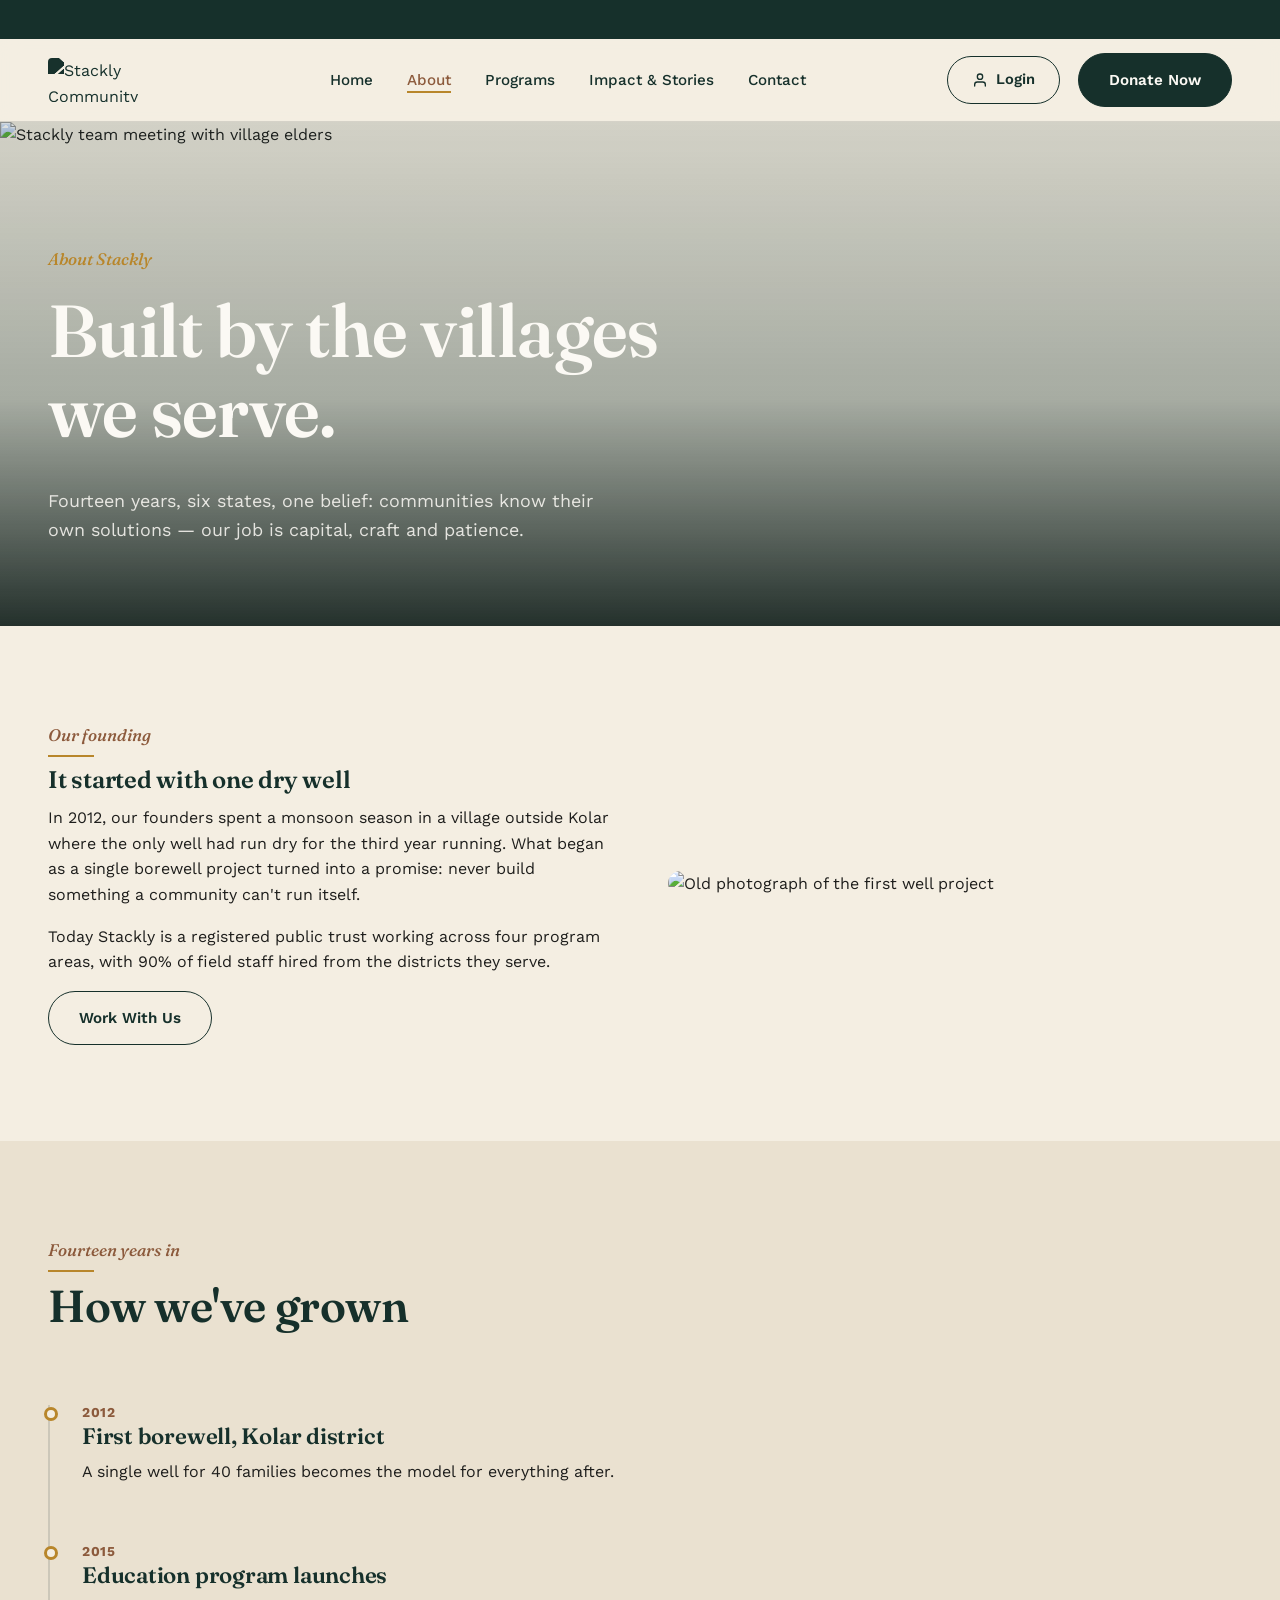
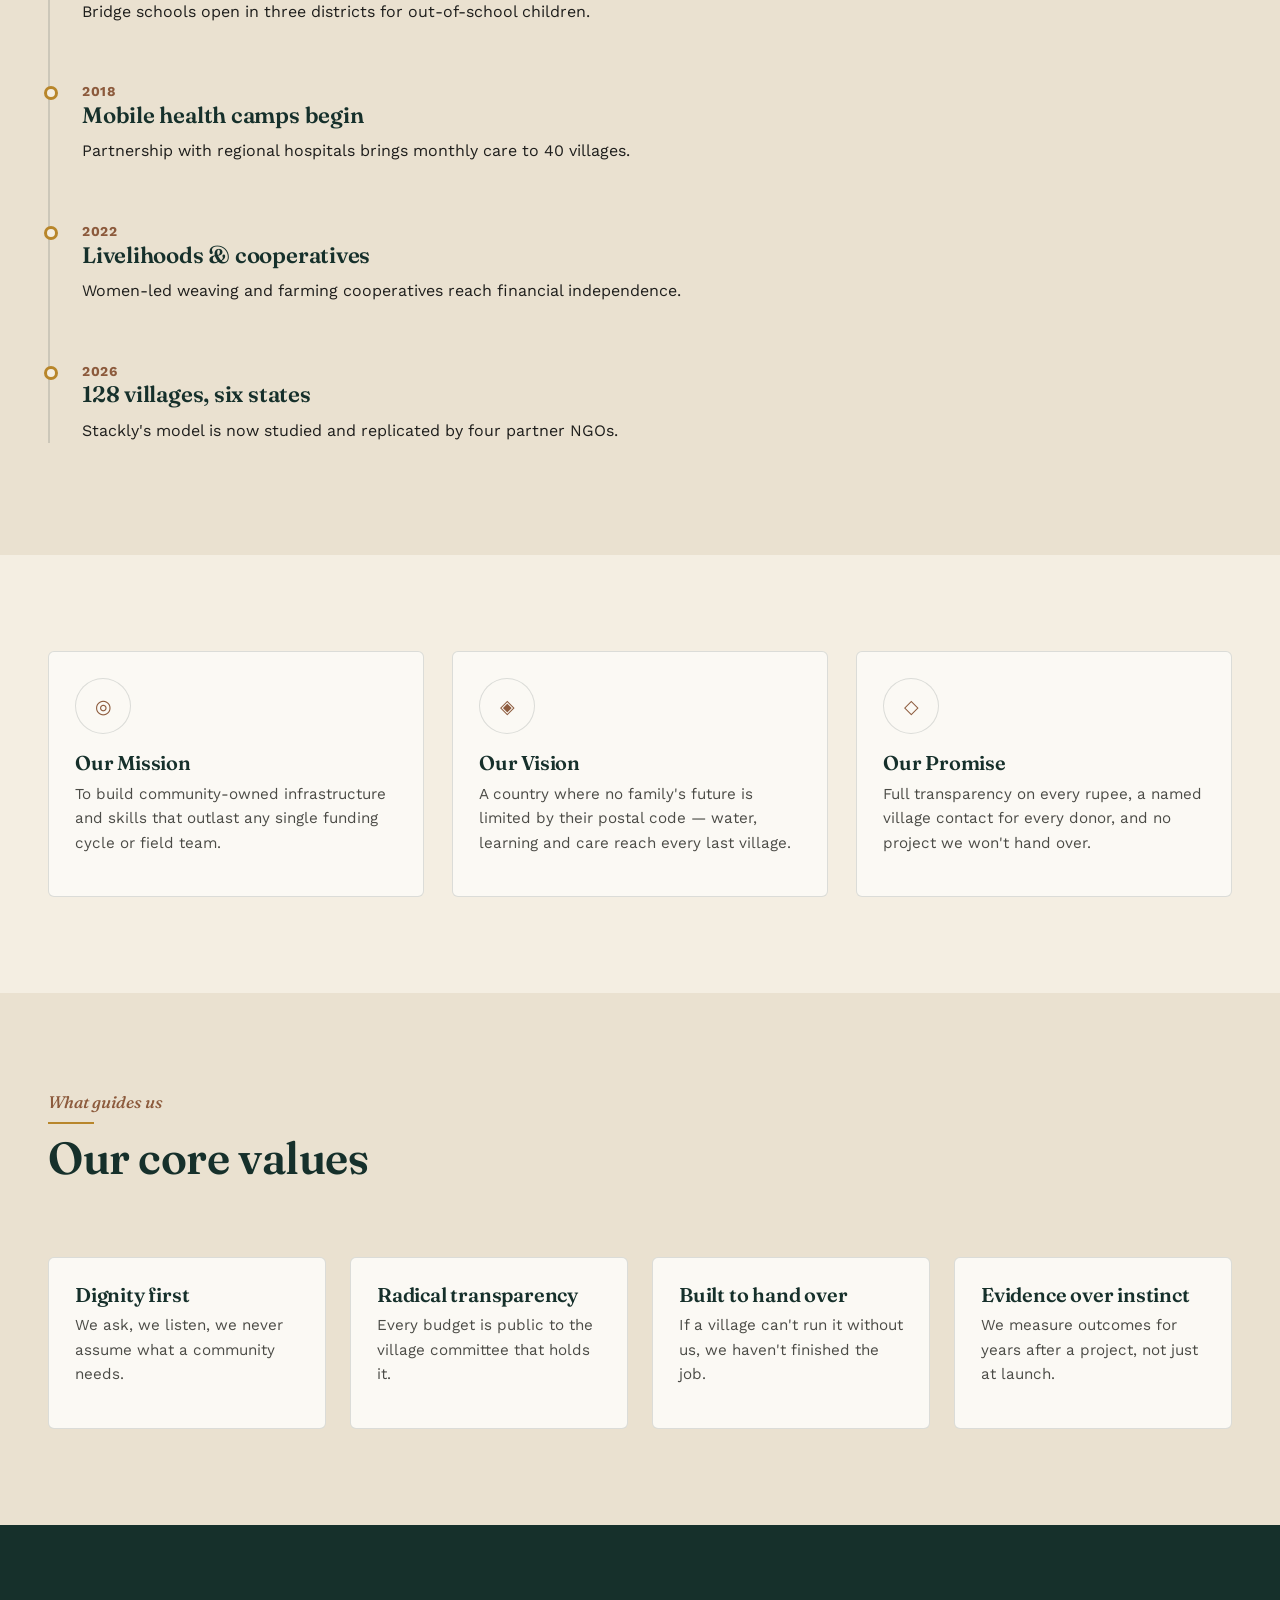
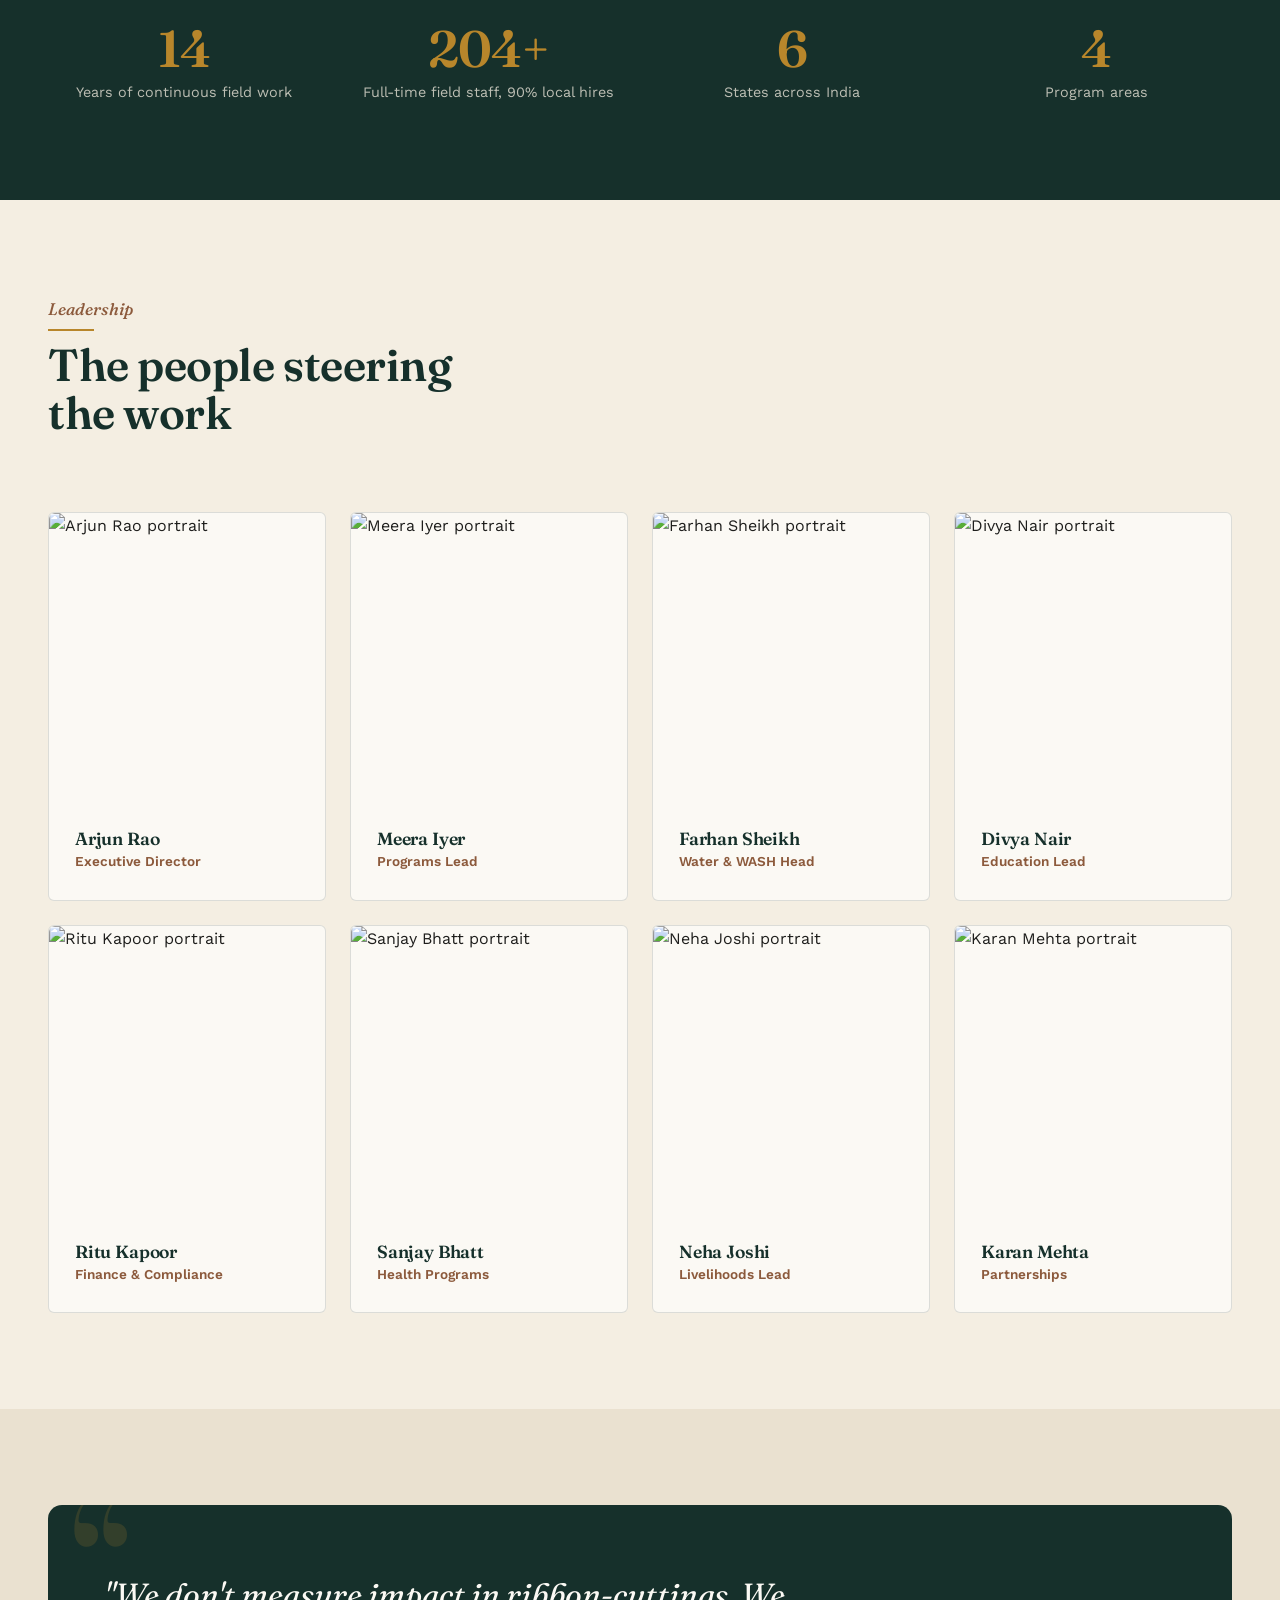
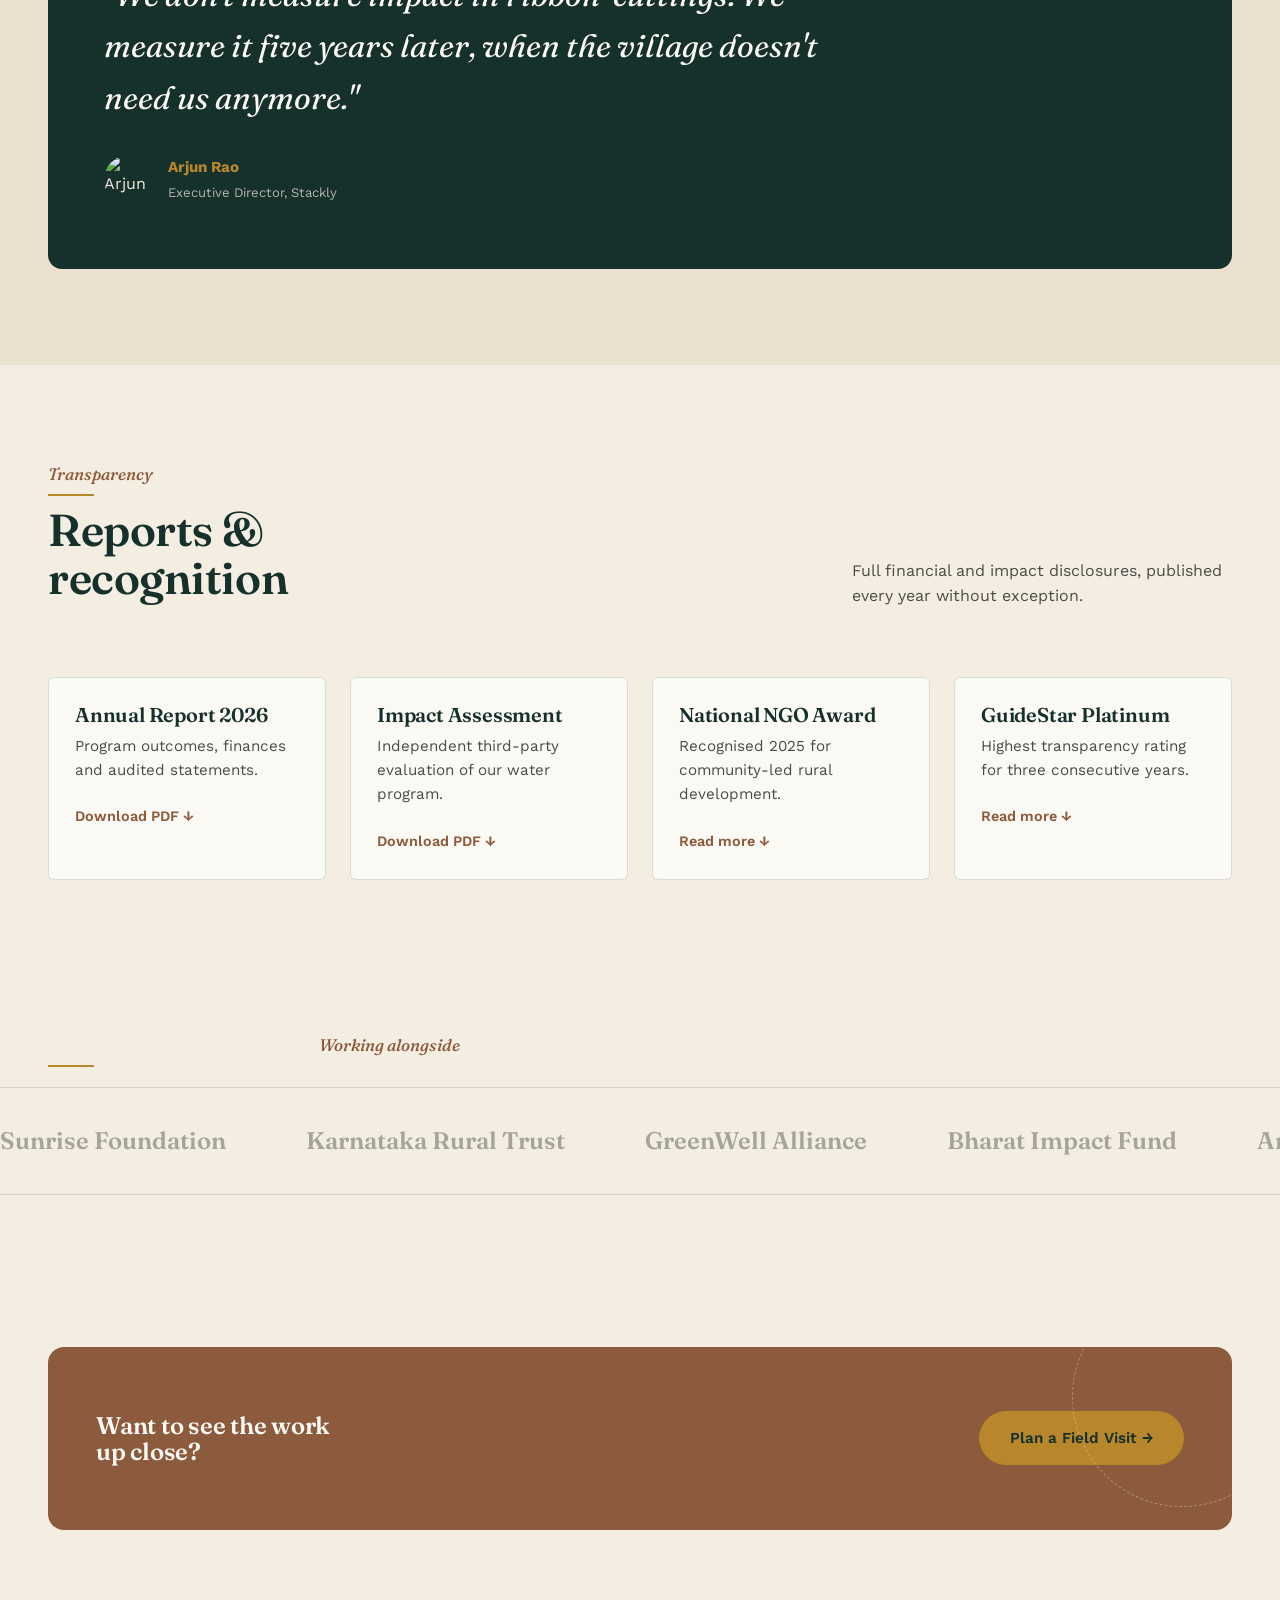
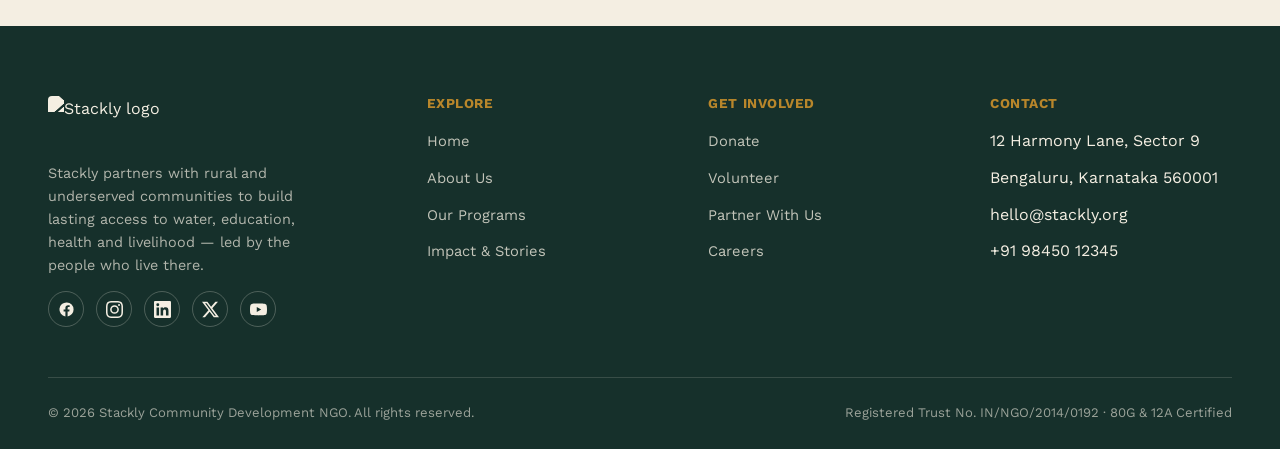
==== about.html @ 521cd925 "initial commit" ====
<!DOCTYPE html>
<html lang="en">
<head>
<meta charset="UTF-8">
<meta name="viewport" content="width=device-width, initial-scale=1">
<title>About Us — Stackly Community Development NGO</title>
<meta name="description" content="Fourteen years of community-led development across water, education, health and livelihoods. Meet the people and story behind Stackly.">
<link rel="icon" href="https://wsrv.nl/?url=https://snabsolutions.in/wp-content/uploads/2026/02/stackly-snab-solutions.png&w=64&h=64&output=webp&q=80&fit=cover">
<link rel="stylesheet" href="style.css">
</head>
<body>

  <div class="accent-dot"></div>
  <div class="ann-bar">
    <div class="marquee">
      <span>🌱 2,400+ families reached this year</span>
      <span>💧 18 clean water points installed</span>
      <span>📚 6 community learning centres open</span>
      <span>🤝 Volunteer applications open for 2027</span>
      <span>🌱 2,400+ families reached this year</span>
      <span>💧 18 clean water points installed</span>
      <span>📚 6 community learning centres open</span>
      <span>🤝 Volunteer applications open for 2027</span>
    </div>
  </div>
  <header class="site">
    <nav class="nav">
      <a href="index.html" class="brand">
        <img src="https://wsrv.nl/?url=https://snabsolutions.in/wp-content/uploads/2026/02/stackly-snab-solutions.png&w=280&output=webp&q=85&fit=cover" alt="Stackly Community Development NGO logo" width="140" height="44">
      </a>
      <ul class="navlinks">
        <li><a href="index.html">Home</a></li>
        <li><a href="about.html">About</a></li>
        <li><a href="programs.html">Programs</a></li>
        <li><a href="gallery.html">Impact &amp; Stories</a></li>
        <li><a href="contact.html">Contact</a></li>
        <li class="nav-mobile-only nav-actions"><a href="login.html" class="m-login">Login</a><a href="contact.html#donate" class="m-donate">Donate</a></li>
       
      </ul>
      <div class="nav-cta">
        <a href="login.html" class="btn outline login-btn"><span><svg viewBox="0 0 24 24" width="16" height="16" fill="none" stroke="currentColor" stroke-width="2" stroke-linecap="round" stroke-linejoin="round" aria-hidden="true"><path d="M20 21v-2a4 4 0 0 0-4-4H8a4 4 0 0 0-4 4v2"/><circle cx="12" cy="7" r="4"/></svg>Login</span></a>
        <a href="contact.html#donate" class="btn"><span>Donate Now</span></a>
        <button class="burger" aria-label="Menu"><span></span><span></span><span></span></button>
      </div>
    </nav>
  </header>

<main>

  <!-- 1. HERO -->
  <section class="hero short" style="padding:0;">
    <img class="hero-img" src="https://wsrv.nl/?url=https://picsum.photos/seed/stackly-about-hero/1280/711&output=webp&q=45&fit=cover" alt="Stackly team meeting with village elders">
    <div class="hero-scrim"></div>
    <div class="hero-content">
      <span class="eyebrow">About Stackly</span>
      <h1>Built by the villages we serve.</h1>
      <p>Fourteen years, six states, one belief: communities know their own solutions — our job is capital, craft and patience.</p>
    </div>
  </section>

  <!-- 2. INTRO SPLIT -->
  <section>
    <div class="wrap split reveal">
      <div>
        <span class="eyebrow">Our founding</span>
        <h2>It started with one dry well</h2>
        <p>In 2012, our founders spent a monsoon season in a village outside Kolar where the only well had run dry for the third year running. What began as a single borewell project turned into a promise: never build something a community can't run itself.</p>
        <p>Today Stackly is a registered public trust working across four program areas, with 90% of field staff hired from the districts they serve.</p>
        <a href="contact.html" class="btn outline"><span>Work With Us</span></a>
      </div>
      <div class="float-frame">
        <img src="https://wsrv.nl/?url=https://picsum.photos/seed/stackly-about-founding/720/880&output=webp&q=55&fit=cover" alt="Old photograph of the first well project" loading="lazy">
      </div>
    </div>
  </section>

  <!-- 3. TIMELINE -->
  <section style="background:var(--sand-dim);">
    <div class="wrap">
      <div class="sec-head reveal"><div><span class="eyebrow">Fourteen years in</span><h2>How we've grown</h2></div></div>
      <div class="timeline reveal">
        <div class="tl-item"><h4>2012</h4><h3>First borewell, Kolar district</h3><p>A single well for 40 families becomes the model for everything after.</p></div>
        <div class="tl-item"><h4>2015</h4><h3>Education program launches</h3><p>Bridge schools open in three districts for out-of-school children.</p></div>
        <div class="tl-item"><h4>2018</h4><h3>Mobile health camps begin</h3><p>Partnership with regional hospitals brings monthly care to 40 villages.</p></div>
        <div class="tl-item"><h4>2022</h4><h3>Livelihoods &amp; cooperatives</h3><p>Women-led weaving and farming cooperatives reach financial independence.</p></div>
        <div class="tl-item"><h4>2026</h4><h3>128 villages, six states</h3><p>Stackly's model is now studied and replicated by four partner NGOs.</p></div>
      </div>
    </div>
  </section>

  <!-- 4. MISSION & VISION -->
  <section>
    <div class="wrap grid-3">
      <div class="card reveal">
        <div class="cbody">
          <div class="num-badge">◎</div>
          <h3>Our Mission</h3>
          <p>To build community-owned infrastructure and skills that outlast any single funding cycle or field team.</p>
        </div>
      </div>
      <div class="card reveal">
        <div class="cbody">
          <div class="num-badge">◈</div>
          <h3>Our Vision</h3>
          <p>A country where no family's future is limited by their postal code — water, learning and care reach every last village.</p>
        </div>
      </div>
      <div class="card reveal">
        <div class="cbody">
          <div class="num-badge">◇</div>
          <h3>Our Promise</h3>
          <p>Full transparency on every rupee, a named village contact for every donor, and no project we won't hand over.</p>
        </div>
      </div>
    </div>
  </section>

  <!-- 5. VALUES -->
  <section style="background:var(--sand-dim);">
    <div class="wrap">
      <div class="sec-head reveal"><div><span class="eyebrow">What guides us</span><h2>Our core values</h2></div></div>
      <div class="grid-4">
        <div class="card reveal"><div class="cbody"><h3>Dignity first</h3><p>We ask, we listen, we never assume what a community needs.</p></div></div>
        <div class="card reveal"><div class="cbody"><h3>Radical transparency</h3><p>Every budget is public to the village committee that holds it.</p></div></div>
        <div class="card reveal"><div class="cbody"><h3>Built to hand over</h3><p>If a village can't run it without us, we haven't finished the job.</p></div></div>
        <div class="card reveal"><div class="cbody"><h3>Evidence over instinct</h3><p>We measure outcomes for years after a project, not just at launch.</p></div></div>
      </div>
    </div>
  </section>

  <!-- 6. STATS STRIP -->
  <section class="stats-strip">
    <div class="wrap">
      <div class="stats-grid reveal-stagger">
        <div class="stat"><h3><span data-count="14">0</span></h3><p>Years of continuous field work</p></div>
        <div class="stat"><h3><span data-count="210">0</span>+</h3><p>Full-time field staff, 90% local hires</p></div>
        <div class="stat"><h3><span data-count="6">0</span></h3><p>States across India</p></div>
        <div class="stat"><h3><span data-count="4">0</span></h3><p>Program areas</p></div>
      </div>
    </div>
  </section>

  <!-- 7. LEADERSHIP TEAM -->
  <section>
    <div class="wrap">
      <div class="sec-head reveal"><div><span class="eyebrow">Leadership</span><h2>The people steering the work</h2></div></div>
      <div class="grid-4">
        <div class="card team-card reveal"><div class="cimg"><img src="https://wsrv.nl/?url=https://picsum.photos/seed/stackly-team1/500/500&output=webp&q=55&fit=cover" alt="Arjun Rao portrait" loading="lazy"></div><div class="cbody"><h3>Arjun Rao</h3><span>Executive Director</span></div></div>
        <div class="card team-card reveal"><div class="cimg"><img src="https://wsrv.nl/?url=https://picsum.photos/seed/stackly-team2/500/500&output=webp&q=55&fit=cover" alt="Meera Iyer portrait" loading="lazy"></div><div class="cbody"><h3>Meera Iyer</h3><span>Programs Lead</span></div></div>
        <div class="card team-card reveal"><div class="cimg"><img src="https://wsrv.nl/?url=https://picsum.photos/seed/stackly-team3/500/500&output=webp&q=55&fit=cover" alt="Farhan Sheikh portrait" loading="lazy"></div><div class="cbody"><h3>Farhan Sheikh</h3><span>Water &amp; WASH Head</span></div></div>
        <div class="card team-card reveal"><div class="cimg"><img src="https://wsrv.nl/?url=https://picsum.photos/seed/stackly-team4/500/500&output=webp&q=55&fit=cover" alt="Divya Nair portrait" loading="lazy"></div><div class="cbody"><h3>Divya Nair</h3><span>Education Lead</span></div></div>
        <div class="card team-card reveal"><div class="cimg"><img src="https://wsrv.nl/?url=https://picsum.photos/seed/stackly-team5/500/500&output=webp&q=55&fit=cover" alt="Ritu Kapoor portrait" loading="lazy"></div><div class="cbody"><h3>Ritu Kapoor</h3><span>Finance &amp; Compliance</span></div></div>
        <div class="card team-card reveal"><div class="cimg"><img src="https://wsrv.nl/?url=https://picsum.photos/seed/stackly-team6/500/500&output=webp&q=55&fit=cover" alt="Sanjay Bhatt portrait" loading="lazy"></div><div class="cbody"><h3>Sanjay Bhatt</h3><span>Health Programs</span></div></div>
        <div class="card team-card reveal"><div class="cimg"><img src="https://wsrv.nl/?url=https://picsum.photos/seed/stackly-team7/500/500&output=webp&q=55&fit=cover" alt="Neha Joshi portrait" loading="lazy"></div><div class="cbody"><h3>Neha Joshi</h3><span>Livelihoods Lead</span></div></div>
        <div class="card team-card reveal"><div class="cimg"><img src="https://wsrv.nl/?url=https://picsum.photos/seed/stackly-team8/500/500&output=webp&q=55&fit=cover" alt="Karan Mehta portrait" loading="lazy"></div><div class="cbody"><h3>Karan Mehta</h3><span>Partnerships</span></div></div>
      </div>
    </div>
  </section>

  <!-- 8. QUOTE -->
  <section style="background:var(--sand-dim);">
    <div class="wrap reveal">
      <div class="quote-block">
        <p class="quote">"We don't measure impact in ribbon-cuttings. We measure it five years later, when the village doesn't need us anymore."</p>
        <div class="quote-who">
          <img src="https://wsrv.nl/?url=https://picsum.photos/seed/stackly-arjun/120/120&output=webp&q=55&fit=cover" alt="Arjun Rao">
          <div><b>Arjun Rao</b><span>Executive Director, Stackly</span></div>
        </div>
      </div>
    </div>
  </section>

  <!-- 9. REPORTS / DOCUMENTS -->
  <section>
    <div class="wrap">
      <div class="sec-head reveal"><div><span class="eyebrow">Transparency</span><h2>Reports &amp; recognition</h2></div><p class="desc">Full financial and impact disclosures, published every year without exception.</p></div>
      <div class="grid-4">
        <div class="card reveal"><div class="cbody"><h3>Annual Report 2026</h3><p>Program outcomes, finances and audited statements.</p><a href="#" class="clink">Download PDF ↓</a></div></div>
        <div class="card reveal"><div class="cbody"><h3>Impact Assessment</h3><p>Independent third-party evaluation of our water program.</p><a href="#" class="clink">Download PDF ↓</a></div></div>
        <div class="card reveal"><div class="cbody"><h3>National NGO Award</h3><p>Recognised 2025 for community-led rural development.</p><a href="#" class="clink">Read more ↓</a></div></div>
        <div class="card reveal"><div class="cbody"><h3>GuideStar Platinum</h3><p>Highest transparency rating for three consecutive years.</p><a href="#" class="clink">Read more ↓</a></div></div>
      </div>
    </div>
  </section>

  <!-- 10. PARTNERS MARQUEE -->
  <section style="padding:56px 0;">
    <div class="wrap reveal"><p class="eyebrow" style="display:block;text-align:center;margin-bottom:20px;">Working alongside</p></div>
    <div class="partner-marquee">
      <div class="partner-track">
        <span>Sunrise Foundation</span><span>Karnataka Rural Trust</span><span>GreenWell Alliance</span><span>Bharat Impact Fund</span><span>Amara Health Network</span><span>Vidya Bridge</span>
        <span>Sunrise Foundation</span><span>Karnataka Rural Trust</span><span>GreenWell Alliance</span><span>Bharat Impact Fund</span><span>Amara Health Network</span><span>Vidya Bridge</span>
      </div>
    </div>
  </section>

  <!-- 11. CTA -->
  <section>
    <div class="wrap reveal">
      <div class="cta-banner">
        <h2>Want to see the work up close?</h2>
        <a href="contact.html" class="btn"><span>Plan a Field Visit →</span></a>
      </div>
    </div>
  </section>

</main>

  <footer class="site">
    <div class="wrap">
      <div class="foot-grid">
        <div class="foot-brand">
          <img src="https://wsrv.nl/?url=https://snabsolutions.in/wp-content/uploads/2026/02/stackly-snab-solutions.png&w=280&output=webp&q=85&fit=cover" alt="Stackly logo" width="140" height="42">
          <p>Stackly partners with rural and underserved communities to build lasting access to water, education, health and livelihood — led by the people who live there.</p>
          <div class="social">
            <a href="https://www.facebook.com/" target="_blank" rel="noopener noreferrer" aria-label="Facebook"><svg viewBox="0 0 24 24" width="17" height="17" fill="currentColor" aria-hidden="true"><path d="M22 12a10 10 0 1 0-11.56 9.88v-6.99H7.9V12h2.54V9.8c0-2.5 1.49-3.89 3.78-3.89 1.09 0 2.24.2 2.24.2v2.46h-1.26c-1.24 0-1.63.77-1.63 1.56V12h2.78l-.44 2.89h-2.34v6.99A10 10 0 0 0 22 12z"/></svg></a>
            <a href="https://www.instagram.com/" target="_blank" rel="noopener noreferrer" aria-label="Instagram"><svg viewBox="0 0 24 24" width="17" height="17" fill="currentColor" aria-hidden="true"><path d="M12 2.16c3.2 0 3.58.01 4.85.07 3.25.15 4.77 1.69 4.92 4.92.06 1.27.07 1.65.07 4.85s-.01 3.58-.07 4.85c-.15 3.23-1.66 4.77-4.92 4.92-1.27.06-1.64.07-4.85.07s-3.58-.01-4.85-.07c-3.26-.15-4.77-1.7-4.92-4.92C2.17 15.58 2.16 15.2 2.16 12s.01-3.58.07-4.85C2.38 3.92 3.9 2.38 7.15 2.23 8.42 2.17 8.8 2.16 12 2.16zM12 0C8.74 0 8.33.01 7.05.07 2.7.27.27 2.69.07 7.05.01 8.33 0 8.74 0 12s.01 3.67.07 4.95c.2 4.36 2.62 6.78 6.98 6.98C8.33 23.99 8.74 24 12 24s3.67-.01 4.95-.07c4.35-.2 6.78-2.62 6.98-6.98.06-1.28.07-1.69.07-4.95s-.01-3.67-.07-4.95C23.73 2.7 21.31.27 16.95.07 15.67.01 15.26 0 12 0zm0 5.84a6.16 6.16 0 1 0 0 12.32 6.16 6.16 0 0 0 0-12.32zM12 16a4 4 0 1 1 0-8 4 4 0 0 1 0 8zm6.4-11.85a1.44 1.44 0 1 0 0 2.88 1.44 1.44 0 0 0 0-2.88z"/></svg></a>
            <a href="https://www.linkedin.com/" target="_blank" rel="noopener noreferrer" aria-label="LinkedIn"><svg viewBox="0 0 24 24" width="17" height="17" fill="currentColor" aria-hidden="true"><path d="M20.45 20.45h-3.56v-5.57c0-1.33-.03-3.04-1.85-3.04-1.85 0-2.14 1.45-2.14 2.94v5.67H9.35V9h3.41v1.56h.05c.48-.9 1.64-1.85 3.37-1.85 3.6 0 4.27 2.37 4.27 5.46v6.28zM5.34 7.43a2.06 2.06 0 1 1 0-4.13 2.06 2.06 0 0 1 0 4.13zM7.12 20.45H3.56V9h3.56v11.45zM22.22 0H1.77C.79 0 0 .77 0 1.73v20.54C0 23.23.79 24 1.77 24h20.45c.98 0 1.78-.77 1.78-1.73V1.73C24 .77 23.2 0 22.22 0z"/></svg></a>
            <a href="https://x.com/" target="_blank" rel="noopener noreferrer" aria-label="X (Twitter)"><svg viewBox="0 0 24 24" width="17" height="17" fill="currentColor" aria-hidden="true"><path d="M18.9 1.15h3.68l-8.04 9.19L24 22.85h-7.4l-5.8-7.58-6.63 7.58H.49l8.6-9.83L0 1.15h7.59l5.24 6.93 6.07-6.93zm-1.29 19.5h2.04L6.48 3.24H4.3l13.31 17.41z"/></svg></a>
            <a href="https://www.youtube.com/" target="_blank" rel="noopener noreferrer" aria-label="YouTube"><svg viewBox="0 0 24 24" width="17" height="17" fill="currentColor" aria-hidden="true"><path d="M23.5 6.2a3 3 0 0 0-2.1-2.12C19.5 3.55 12 3.55 12 3.55s-7.5 0-9.4.53A3 3 0 0 0 .5 6.2C0 8.1 0 12 0 12s0 3.9.5 5.8a3 3 0 0 0 2.1 2.12c1.9.53 9.4.53 9.4.53s7.5 0 9.4-.53a3 3 0 0 0 2.1-2.12C24 15.9 24 12 24 12s0-3.9-.5-5.8zM9.55 15.57V8.43L15.82 12l-6.27 3.57z"/></svg></a>
          </div>
        </div>
        <div><h4>Explore</h4><ul>
          <li><a href="index.html">Home</a></li>
          <li><a href="about.html">About Us</a></li>
          <li><a href="programs.html">Our Programs</a></li>
          <li><a href="gallery.html">Impact &amp; Stories</a></li>
        </ul></div>
        <div><h4>Get Involved</h4><ul>
          <li><a href="contact.html#donate">Donate</a></li>
          <li><a href="contact.html#volunteer">Volunteer</a></li>
          <li><a href="programs.html">Partner With Us</a></li>
          <li><a href="contact.html">Careers</a></li>
        </ul></div>
        <div><h4>Contact</h4><ul>
          <li>12 Harmony Lane, Sector 9</li>
          <li>Bengaluru, Karnataka 560001</li>
          <li>hello@stackly.org</li>
          <li>+91 98450 12345</li>
        </ul></div>
      </div>
      <div class="foot-bottom">
        <span>© 2026 Stackly Community Development NGO. All rights reserved.</span>
        <span>Registered Trust No. IN/NGO/2014/0192 · 80G &amp; 12A Certified</span>
      </div>
    </div>
  </footer>
  <button class="totop" aria-label="Back to top">↑</button>
  <script src="script.js"></script>
</body>
</html>
---- style.css ----
/* ============================================================
   STACKLY — Community Development NGO Theme
   Palette: Pine (#16302B), Sand (#F4EEE2), Clay (#8C5A3C), Gold (#B8862B)
   Type: 'Fraunces' (display serif) + 'Work Sans' (body sans)
   ============================================================ */

@import url('https://fonts.googleapis.com/css2?family=Fraunces:ital,opsz,wght@0,9..144,300;0,9..144,500;0,9..144,600;0,9..144,700;1,9..144,500&family=Work+Sans:wght@300;400;500;600;700&display=swap');

:root{
  --pine:#16302B;
  --pine-light:#22463D;
  --sand:#F4EEE2;
  --sand-dim:#EAE1D0;
  --clay:#8C5A3C;
  --gold:#B8862B;
  --ink:#1E1E1C;
  --cream:#FBF9F4;
  --line: rgba(22,48,43,0.14);
  --radius: 6px;
  --ease: cubic-bezier(.22,.85,.32,1);
  --maxw: 1240px;
}

*,*::before,*::after{box-sizing:border-box;}
html{scroll-behavior:smooth;}
body{
  margin:0;
  background:var(--sand);
  color:var(--ink);
  font-family:'Work Sans',sans-serif;
  font-weight:400;
  line-height:1.6;
  -webkit-font-smoothing:antialiased;
  overflow-x:hidden;
}
img{max-width:100%;display:block;}
a{color:inherit;text-decoration:none;}
h1,h2,h3,h4{
  font-family:'Fraunces',serif;
  font-weight:600;
  line-height:1.08;
  margin:0 0 .5em;
  color:var(--pine);
  letter-spacing:-0.01em;
}
p{margin:0 0 1em;max-width:62ch;}
.wrap{max-width:var(--maxw);margin:0 auto;padding:0 28px;}
section{position:relative;padding:96px 0;}
@media(max-width:768px){section{padding:60px 0;}}

/* -------- utility -------- */
.eyebrow{
  font-family:'Fraunces',serif;
  font-style:italic;
  font-weight:500;
  color:var(--clay);
  font-size:1.05rem;
  margin-bottom:.6em;
  display:inline-block;
}
.btn{
  display:inline-flex;align-items:center;gap:10px;
  padding:14px 30px;
  background:var(--pine);
  color:var(--cream);
  border-radius:999px;
  font-weight:600;
  font-size:.95rem;
  border:1px solid var(--pine);
  cursor:pointer;
  transition:transform .45s var(--ease), background .3s ease, color .3s ease, box-shadow .4s ease;
  position:relative;
  overflow:hidden;
}
.btn::after{
  content:'';
  position:absolute;inset:0;
  background:var(--gold);
  transform:translateY(101%);
  transition:transform .45s var(--ease);
  z-index:0;
}
.btn span{position:relative;z-index:1;display:flex;align-items:center;gap:8px;}
.btn:hover::after{transform:translateY(0);}
.btn:hover{color:var(--pine);border-color:var(--gold);}
.btn:hover{transform:translateY(-2px);}
.btn.outline{background:transparent;color:var(--pine);border:1px solid var(--pine);}
.btn.outline::after{background:var(--pine);}
.btn.outline:hover{color:var(--sand);}

.tag{
  display:inline-block;padding:6px 14px;border:1px solid var(--line);
  border-radius:999px;font-size:.78rem;color:var(--clay);font-weight:600;
  letter-spacing:.02em;
}

/* -------- reveal animation -------- */
.reveal{opacity:0;transform:translateY(28px);transition:opacity .9s var(--ease), transform .9s var(--ease);}
.reveal.in{opacity:1;transform:translateY(0);}
.reveal-stagger > *{opacity:0;transform:translateY(24px);transition:opacity .7s var(--ease), transform .7s var(--ease);}
.reveal-stagger.in > *{opacity:1;transform:translateY(0);}
.reveal-stagger.in > *:nth-child(1){transition-delay:.05s;}
.reveal-stagger.in > *:nth-child(2){transition-delay:.15s;}
.reveal-stagger.in > *:nth-child(3){transition-delay:.25s;}
.reveal-stagger.in > *:nth-child(4){transition-delay:.35s;}
.reveal-stagger.in > *:nth-child(5){transition-delay:.45s;}
.reveal-stagger.in > *:nth-child(6){transition-delay:.55s;}
@media (prefers-reduced-motion: reduce){
  .reveal,.reveal-stagger>*{opacity:1!important;transform:none!important;transition:none!important;}
}

/* -------- announcement bar -------- */
.ann-bar{
  background:var(--pine);color:var(--sand);
  font-size:.82rem;text-align:center;padding:9px 16px;
  letter-spacing:.02em;
  overflow:hidden;
  white-space:nowrap;
}
.ann-bar .marquee{display:inline-block;padding-left:100%;animation:marquee 22s linear infinite;}
@keyframes marquee{from{transform:translateX(0);}to{transform:translateX(-100%);}}
.ann-bar .marquee span{margin:0 2.4em;color:var(--gold);}

/* -------- header -------- */
header.site{
  position:sticky;top:0;z-index:200;
  background:rgba(244,238,226,.92);
  backdrop-filter:blur(10px);
  border-bottom:1px solid var(--line);
}
.nav{
  display:flex;align-items:center;justify-content:space-between;
  padding:14px 28px;max-width:var(--maxw);margin:0 auto;
}
.brand{display:flex;align-items:center;gap:12px;}
.brand img{height:44px;width:auto;border-radius:4px;}
.navlinks{display:flex;gap:34px;list-style:none;margin:0;padding:0;}
.navlinks a{
  font-weight:500;font-size:.95rem;color:var(--pine);
  position:relative;padding:4px 0;
}
.navlinks a::after{
  content:'';position:absolute;left:0;bottom:0;height:2px;width:0;
  background:var(--gold);transition:width .35s var(--ease);
}
.navlinks a:hover::after,.navlinks a.active::after{width:100%;}
.navlinks a.active{color:var(--clay);}
.nav-cta{display:flex;align-items:center;gap:18px;}
.burger{display:none;flex-direction:column;gap:5px;cursor:pointer;background:none;border:none;padding:6px;}
.burger span{width:26px;height:2px;background:var(--pine);display:block;transition:.3s var(--ease);}
.burger.open span:nth-child(1){transform:translateY(7px) rotate(45deg);}
.burger.open span:nth-child(2){opacity:0;}
.burger.open span:nth-child(3){transform:translateY(-7px) rotate(-45deg);}

@media(max-width:900px){
  .navlinks{
    position:fixed;inset:0 0 0 auto;top:73px;height:calc(100vh - 73px);
    background:var(--sand);flex-direction:column;width:78%;max-width:340px;
    padding:38px 30px;gap:26px;
    transform:translateX(100%);transition:transform .5s var(--ease);
    border-left:1px solid var(--line);
  }
  .navlinks.open{transform:translateX(0);}
  .burger{display:flex;}
  .nav-cta .btn{display:none;}
}

/* -------- hero -------- */
.hero{
  position:relative;min-height:88vh;display:flex;align-items:flex-end;
  padding:0;overflow:hidden;
}
.hero-img{
  position:absolute;inset:0;width:100%;height:100%;object-fit:cover;
  transform:scale(1.08);
  animation:heroZoom 9s var(--ease) forwards;
}
@keyframes heroZoom{to{transform:scale(1);}}
.hero-scrim{
  position:absolute;inset:0;
  background:linear-gradient(180deg, rgba(22,48,43,.15) 0%, rgba(22,48,43,.35) 55%, rgba(18,32,28,.92) 100%);
}
.hero-content{position:relative;z-index:2;color:var(--cream);padding:80px 28px 64px;max-width:var(--maxw);margin:0 auto;width:100%;}
.hero-content .eyebrow{color:var(--gold);}
.hero-content h1{color:var(--cream);font-size:clamp(2.4rem,6vw,4.6rem);max-width:15ch;}
.hero-content p{color:rgba(251,249,244,.86);font-size:1.12rem;max-width:52ch;}
.hero-cta{display:flex;gap:16px;margin-top:26px;flex-wrap:wrap;}
.hero-content .btn.outline{color:var(--cream);border-color:rgba(251,249,244,.5);}
.hero-content .btn.outline::after{background:var(--cream);}
.hero-content .btn.outline:hover{color:var(--pine);}
.hero-scroll{
  position:absolute;bottom:26px;right:28px;z-index:2;color:var(--cream);
  display:flex;align-items:center;gap:10px;font-size:.8rem;letter-spacing:.05em;
}
.hero-scroll .line{width:1px;height:34px;background:rgba(251,249,244,.5);position:relative;overflow:hidden;}
.hero-scroll .line::after{content:'';position:absolute;top:-100%;left:0;width:100%;height:100%;background:var(--gold);animation:scrollLine 2s ease-in-out infinite;}
@keyframes scrollLine{50%{top:0;}100%{top:100%;}}

/* small inner-page hero (no full viewport) */
.hero.short{min-height:56vh;}

/* -------- stats -------- */
.stats-strip{background:var(--pine);color:var(--sand);}
.stats-grid{display:grid;grid-template-columns:repeat(4,1fr);gap:32px;text-align:center;}
.stat h3{color:var(--gold);font-size:clamp(2rem,4vw,3.2rem);margin-bottom:.1em;}
.stat p{color:rgba(244,238,226,.75);margin:0;font-size:.9rem;max-width:none;}
@media(max-width:768px){.stats-grid{grid-template-columns:repeat(2,1fr);gap:36px 20px;}}

/* -------- section heading patterns -------- */
.sec-head{display:flex;justify-content:space-between;align-items:flex-end;gap:30px;margin-bottom:52px;flex-wrap:wrap;}
.sec-head h2{font-size:clamp(1.9rem,3.6vw,2.8rem);max-width:14ch;}
.sec-head .desc{max-width:38ch;color:#4b4b46;}

/* -------- cards -------- */
.grid-3{display:grid;grid-template-columns:repeat(3,1fr);gap:28px;}
.grid-2{display:grid;grid-template-columns:1fr 1fr;gap:40px;}
.grid-4{display:grid;grid-template-columns:repeat(4,1fr);gap:24px;}
@media(max-width:900px){.grid-3,.grid-4{grid-template-columns:repeat(2,1fr);}.grid-2{grid-template-columns:1fr;}}
@media(max-width:560px){.grid-3,.grid-4{grid-template-columns:1fr;}}

.card{
  background:var(--cream);border:1px solid var(--line);border-radius:var(--radius);
  overflow:hidden;transition:transform .5s var(--ease), box-shadow .5s var(--ease), border-color .5s ease;
}
.card:hover{transform:translateY(-6px);box-shadow:0 24px 48px -24px rgba(22,48,43,.35);border-color:var(--gold);}
.card .cimg{aspect-ratio:4/3;overflow:hidden;}
.card .cimg img{width:100%;height:100%;object-fit:cover;transition:transform .8s var(--ease);}
.card:hover .cimg img{transform:scale(1.08);}
.card .cbody{padding:26px;}
.card .cbody .tag{margin-bottom:14px;}
.card h3{font-size:1.25rem;margin-bottom:.4em;}
.card p{color:#4b4b46;font-size:.95rem;}
.card .clink{display:inline-flex;align-items:center;gap:8px;color:var(--clay);font-weight:600;font-size:.9rem;margin-top:8px;}
.card .clink svg{transition:transform .35s var(--ease);}
.card:hover .clink svg{transform:translateX(5px);}

/* progress bars (programs) */
.progress{height:8px;background:var(--sand-dim);border-radius:99px;overflow:hidden;margin:10px 0;}
.progress i{display:block;height:100%;background:var(--gold);border-radius:99px;width:0;transition:width 1.4s var(--ease);}
.progress.in i{width:var(--p,60%);}

/* -------- testimonial / quote -------- */
.quote-block{
  background:var(--pine);color:var(--sand);border-radius:14px;
  padding:64px 56px;position:relative;overflow:hidden;
}
.quote-block::before{
  content:'“';position:absolute;top:-30px;left:24px;font-family:'Fraunces',serif;
  font-size:220px;color:rgba(184,134,43,.18);line-height:1;
}
.quote-block p.quote{font-family:'Fraunces',serif;font-style:italic;font-size:clamp(1.3rem,2.6vw,2rem);color:var(--cream);max-width:34ch;position:relative;z-index:1;}
.quote-who{display:flex;align-items:center;gap:14px;margin-top:26px;}
.quote-who img{width:50px;height:50px;border-radius:50%;object-fit:cover;}
.quote-who b{color:var(--gold);display:block;font-size:.95rem;}
.quote-who span{color:rgba(244,238,226,.7);font-size:.82rem;}

/* -------- timeline (about) -------- */
.timeline{position:relative;padding-left:32px;border-left:2px solid var(--line);}
.tl-item{position:relative;padding-bottom:44px;}
.tl-item:last-child{padding-bottom:0;}
.tl-item::before{
  content:'';position:absolute;left:-38px;top:2px;width:14px;height:14px;border-radius:50%;
  background:var(--sand);border:3px solid var(--gold);
}
.tl-item h4{color:var(--clay);font-family:'Work Sans',sans-serif;font-weight:700;font-size:.85rem;letter-spacing:.04em;margin-bottom:.3em;}
.tl-item h3{font-size:1.4rem;}

/* -------- team -------- */
.team-card{text-align:left;}
.team-card .cimg{aspect-ratio:1/1;border-radius:var(--radius);}
.team-card h3{margin-top:14px;margin-bottom:0;font-size:1.1rem;}
.team-card span{color:var(--clay);font-size:.85rem;font-weight:600;}

/* -------- marquee partners -------- */
.partner-marquee{overflow:hidden;border-top:1px solid var(--line);border-bottom:1px solid var(--line);padding:34px 0;}
.partner-track{display:flex;gap:80px;width:max-content;animation:pmarquee 26s linear infinite;align-items:center;}
.partner-track span{font-family:'Fraunces',serif;font-size:1.5rem;font-weight:600;color:#8b8b83;white-space:nowrap;opacity:.75;}
@keyframes pmarquee{from{transform:translateX(0);}to{transform:translateX(-50%);}}

/* -------- gallery masonry -------- */
.masonry{columns:3 260px;column-gap:20px;}
.masonry .m-item{break-inside:avoid;margin-bottom:20px;border-radius:var(--radius);overflow:hidden;position:relative;}
.masonry .m-item img{width:100%;display:block;transition:transform .7s var(--ease);}
.masonry .m-item:hover img{transform:scale(1.06);}
.masonry .m-item .m-cap{
  position:absolute;left:0;right:0;bottom:0;padding:16px;
  background:linear-gradient(0deg, rgba(22,48,43,.85), transparent);
  color:var(--cream);font-size:.85rem;font-weight:600;
  transform:translateY(10px);opacity:0;transition:.4s var(--ease);
}
.masonry .m-item:hover .m-cap{transform:translateY(0);opacity:1;}
@media(max-width:768px){.masonry{columns:2 180px;}}

/* -------- FAQ accordion -------- */
.faq-item{border-bottom:1px solid var(--line);}
.faq-q{
  display:flex;justify-content:space-between;align-items:center;
  padding:22px 4px;cursor:pointer;font-family:'Fraunces',serif;font-size:1.15rem;color:var(--pine);
}
.faq-q .plus{width:20px;height:20px;position:relative;flex:none;margin-left:20px;}
.faq-q .plus::before,.faq-q .plus::after{content:'';position:absolute;background:var(--clay);transition:transform .35s var(--ease);}
.faq-q .plus::before{width:100%;height:2px;top:9px;}
.faq-q .plus::after{width:2px;height:100%;left:9px;}
.faq-item.open .plus::after{transform:rotate(90deg);opacity:0;}
.faq-a{max-height:0;overflow:hidden;transition:max-height .45s var(--ease);}
.faq-a p{padding:0 4px 22px;color:#4b4b46;}

/* -------- forms -------- */
.form-grid{display:grid;grid-template-columns:1fr 1fr;gap:18px;}
.form-grid .full{grid-column:1/-1;}
input,textarea,select{
  width:100%;padding:14px 16px;border:1px solid var(--line);border-radius:var(--radius);
  background:var(--cream);font-family:'Work Sans',sans-serif;font-size:.95rem;color:var(--ink);
  transition:border-color .3s ease, box-shadow .3s ease;
}
input:focus,textarea:focus,select:focus{outline:none;border-color:var(--gold);box-shadow:0 0 0 3px rgba(184,134,43,.15);}
label{font-size:.82rem;font-weight:600;color:var(--pine);display:block;margin-bottom:6px;}
@media(max-width:700px){.form-grid{grid-template-columns:1fr;}}

/* -------- donation tiers -------- */
.tier-card{
  background:var(--cream);border:1px solid var(--line);border-radius:14px;padding:36px 30px;text-align:center;
  transition:transform .5s var(--ease), border-color .4s ease, box-shadow .4s ease;position:relative;
}
.tier-card.featured{border-color:var(--gold);background:var(--pine);color:var(--sand);}
.tier-card.featured h3,.tier-card.featured .price{color:var(--gold);}
.tier-card.featured p{color:rgba(244,238,226,.75);}
.tier-card:hover{transform:translateY(-8px);box-shadow:0 30px 50px -28px rgba(22,48,43,.4);}
.price{font-family:'Fraunces',serif;font-size:2.4rem;color:var(--pine);margin:.2em 0;}

/* -------- CTA banner -------- */
.cta-banner{
  background:var(--clay);color:var(--cream);border-radius:16px;padding:64px 48px;
  display:flex;justify-content:space-between;align-items:center;gap:30px;flex-wrap:wrap;
  position:relative;overflow:hidden;
}
.cta-banner h2{color:var(--cream);max-width:16ch;margin:0;}
.cta-banner::after{
  content:'';position:absolute;right:-60px;top:-60px;width:220px;height:220px;border-radius:50%;
  border:1px dashed rgba(251,249,244,.35);animation:spin 30s linear infinite;
}
@keyframes spin{to{transform:rotate(360deg);}}
.cta-banner .btn{background:var(--gold);border-color:var(--gold);color:var(--pine);}
.cta-banner .btn::after{background:var(--cream);}

/* -------- footer -------- */
footer.site{background:var(--pine);color:var(--sand);padding:70px 0 26px;}
.foot-grid{display:grid;grid-template-columns:1.4fr 1fr 1fr 1fr;gap:40px;margin-bottom:50px;}
.foot-grid h4{color:var(--gold);font-family:'Work Sans',sans-serif;font-weight:700;font-size:.85rem;letter-spacing:.04em;text-transform:uppercase;margin-bottom:18px;}
.foot-grid ul{list-style:none;margin:0;padding:0;display:flex;flex-direction:column;gap:11px;}
.foot-grid a{color:rgba(244,238,226,.78);font-size:.92rem;transition:color .3s ease,padding-left .3s ease;}
.foot-grid a:hover{color:var(--gold);padding-left:4px;}
.foot-brand p{color:rgba(244,238,226,.7);font-size:.9rem;max-width:32ch;}
.foot-brand img{height:45px;margin-bottom:16px;border-radius:4px;}
.foot-bottom{
  border-top:1px solid rgba(244,238,226,.15);padding-top:24px;
  display:flex;justify-content:space-between;flex-wrap:wrap;gap:14px;
  font-size:.82rem;color:rgba(244,238,226,.6);
}
.social{display:flex;gap:12px;}
.social a{
  width:36px;height:36px;border:1px solid rgba(244,238,226,.25);border-radius:50%;
  display:flex;align-items:center;justify-content:center;transition:.35s var(--ease);
}
.social a:hover{background:var(--gold);border-color:var(--gold);color:var(--pine);transform:translateY(-3px);}
@media(max-width:900px){.foot-grid{grid-template-columns:1fr 1fr;}}
@media(max-width:560px){.foot-grid{grid-template-columns:1fr;}}

/* -------- back to top -------- */
.totop{
  position:fixed;bottom:26px;right:26px;width:46px;height:46px;border-radius:50%;
  background:var(--pine);color:var(--sand);display:flex;align-items:center;justify-content:center;
  cursor:pointer;opacity:0;pointer-events:none;transition:.4s var(--ease);z-index:150;
  border:none;
}
.totop.show{opacity:1;pointer-events:auto;}
.totop:hover{background:var(--gold);color:var(--pine);}

/* cursor-follow accent dot (desktop only, decorative) */
.accent-dot{
  position:fixed;width:10px;height:10px;border-radius:50%;background:var(--gold);
  pointer-events:none;z-index:999;transform:translate(-50%,-50%);
  transition:transform .15s ease-out, opacity .3s ease;mix-blend-mode:multiply;
  opacity:0;
}
@media(max-width:900px){.accent-dot{display:none;}}

/* generic image frame w/ float animation */
.float-frame{border-radius:14px;overflow:hidden;animation:floaty 6s ease-in-out infinite;}
@keyframes floaty{0%,100%{transform:translateY(0);}50%{transform:translateY(-14px);}}
@media(prefers-reduced-motion:reduce){.float-frame{animation:none;}}

.split{display:grid;grid-template-columns:1fr 1fr;gap:56px;align-items:center;}
@media(max-width:900px){.split{grid-template-columns:1fr;gap:34px;}}
.split.rev{direction:rtl;}
.split.rev>*{direction:ltr;}

.num-badge{
  width:56px;height:56px;border-radius:50%;border:1px solid var(--line);
  display:flex;align-items:center;justify-content:center;font-family:'Fraunces',serif;
  color:var(--clay);font-size:1.2rem;margin-bottom:18px;background:var(--cream);
}

/* ============================================================
   ADDITIONAL ANIMATIONS + MOBILE-RESPONSIVE CORRECTIONS
   ============================================================ */

/* ---- scroll progress bar ---- */
.scroll-progress{
  position:fixed;top:0;left:0;height:3px;width:0%;
  background:linear-gradient(90deg,var(--gold),var(--clay));
  z-index:999;transition:width .12s linear;
}

/* ---- image reveal (clip-path wipe on scroll) ---- */
.img-reveal{overflow:hidden;position:relative;}
.img-reveal img{
  clip-path:inset(0 0 100% 0);
  transform:scale(1.15);
  transition:clip-path 1.1s var(--ease), transform 1.3s var(--ease);
}
.img-reveal.in img{clip-path:inset(0 0 0% 0);transform:scale(1);}
@media(prefers-reduced-motion:reduce){
  .img-reveal img{clip-path:none;transform:none;transition:none;}
}

/* ---- ripple effect on buttons ---- */
.btn{-webkit-tap-highlight-color:transparent;}
.ripple{
  position:absolute;border-radius:50%;
  background:rgba(251,249,244,.55);
  transform:scale(0);
  animation:rippleAnim .6s ease-out forwards;
  pointer-events:none;
  z-index:2;
}
@keyframes rippleAnim{to{transform:scale(3.2);opacity:0;}}

/* ---- magnetic hover nudge for buttons (desktop) ---- */
@media(min-width:901px){
  .btn{will-change:transform;}
}

/* ---- card tilt (desktop pointer only) ---- */
.card{transform-style:preserve-3d;}
.card .cimg,.card .cbody{transform:translateZ(0);}

/* ---- staggered wave delays for grid children ---- */
.grid-3 .reveal:nth-child(1),.grid-3 .card.reveal:nth-child(1),.grid-4 .card.reveal:nth-child(1){transition-delay:0s;}
.grid-3 .card.reveal:nth-child(2),.grid-4 .card.reveal:nth-child(2){transition-delay:.1s;}
.grid-3 .card.reveal:nth-child(3),.grid-4 .card.reveal:nth-child(3){transition-delay:.2s;}
.grid-4 .card.reveal:nth-child(4){transition-delay:.3s;}
.grid-4 .card.reveal:nth-child(5){transition-delay:.4s;}
.grid-4 .card.reveal:nth-child(6){transition-delay:.5s;}
.grid-4 .card.reveal:nth-child(7){transition-delay:.6s;}
.grid-4 .card.reveal:nth-child(8){transition-delay:.7s;}

/* ---- eyebrow subtle slide-in underline draw ---- */
.eyebrow{position:relative;}
.eyebrow::after{
  content:'';display:block;height:2px;width:0;background:var(--gold);
  margin-top:6px;transition:width .8s var(--ease) .2s;
}
.reveal.in .eyebrow::after,.sec-head.in .eyebrow::after{width:46px;}

/* ---- floating decorative blobs (hero ambience, desktop) ---- */
.blob{
  position:absolute;border-radius:50%;filter:blur(60px);opacity:.35;pointer-events:none;
  animation:blobFloat 12s ease-in-out infinite;z-index:1;
}
@keyframes blobFloat{
  0%,100%{transform:translate(0,0) scale(1);}
  50%{transform:translate(24px,-30px) scale(1.08);}
}
@media(max-width:768px){.blob{display:none;}}

/* ---- pulse ring on primary donate CTA in nav ---- */
.nav-cta .btn{position:relative;}
.nav-cta .btn::before{
  content:'';position:absolute;inset:0;border-radius:999px;border:1px solid var(--gold);
  animation:pulseRing 2.6s var(--ease) infinite;opacity:0;
}
@keyframes pulseRing{
  0%{transform:scale(1);opacity:.55;}
  100%{transform:scale(1.35);opacity:0;}
}
@media(prefers-reduced-motion:reduce){.nav-cta .btn::before{animation:none;}}

/* ---- marquee pause on hover ---- */
.ann-bar:hover .marquee,.partner-marquee:hover .partner-track{animation-play-state:paused;}

/* ---- number pop on counter finish ---- */
@keyframes countPop{0%{transform:scale(1);}50%{transform:scale(1.12);}100%{transform:scale(1);}}
.stat h3.pop span{display:inline-block;animation:countPop .35s var(--ease);}

/* ---- link underline sweep for footer/clink ---- */
.clink{position:relative;}

/* ============================================================
   MOBILE-RESPONSIVE CORRECTIONS (source-order overrides)
   ============================================================ */
@media(max-width:900px){
  .hero{min-height:78vh;}
  .hero.short{min-height:48vh;}
  .hero-content{padding:56px 22px 44px;}
  .hero-content h1{font-size:clamp(2rem,7vw,2.8rem);max-width:100%;}
  .hero-content p{font-size:1rem;max-width:100%;}
  .hero-scroll{display:none;}
  .quote-block{padding:44px 26px;}
  .quote-block::before{font-size:130px;top:-10px;left:10px;}
  .quote-block p.quote{font-size:1.15rem;max-width:100%;}
  .cta-banner{padding:40px 26px;flex-direction:column;text-align:center;}
  .cta-banner h2{max-width:100%;font-size:1.5rem;}
  .sec-head{margin-bottom:34px;}
  .sec-head h2{max-width:100%;}
  .sec-head .desc{max-width:100%;}
  .masonry{columns:2 160px;column-gap:14px;}
  .masonry .m-item{margin-bottom:14px;}
  .foot-bottom{flex-direction:column;text-align:center;gap:8px;}
  .partner-track span{font-size:1.15rem;}
  .timeline{padding-left:24px;}
  .tl-item::before{left:-30px;}
  section{overflow-x:hidden;}
}

@media(max-width:560px){
  .wrap{padding:0 18px;}
  .hero-content{padding:40px 18px 36px;}
  .hero-content h1{font-size:clamp(1.7rem,8vw,2.2rem);}
  .stats-grid{gap:28px 16px;}
  .stat h3{font-size:1.7rem;}
  .masonry{columns:1;}
  .form-grid{gap:14px;}
  .cta-banner h2{font-size:1.3rem;}
  .quote-block p.quote{font-size:1.02rem;}
  .foot-grid{gap:30px;}
  .price{font-size:1.9rem;}
  .tier-card{padding:28px 20px;}
  .nav-cta .btn::before{display:none;}
}

/* prevent horizontal scroll from any absolute-positioned decorative element */
html,body{max-width:100%;overflow-x:hidden;}

/* ============================================================
   LOGO COLOUR MATCH + LOGIN BUTTON + SOCIAL ICONS
   ============================================================ */

/* logo recoloured to theme: Pine in header, Sand in footer */
header.site .brand img{
  filter:brightness(0) saturate(100%) invert(14%) sepia(94%) saturate(321%) hue-rotate(119deg) brightness(71%) contrast(87%);
}
footer.site .foot-brand img{
  filter:brightness(0) saturate(100%) invert(56%) sepia(50%) saturate(167%) hue-rotate(322deg) brightness(166%) contrast(91%);
}

/* login button in header */
.nav-cta .btn.login-btn{padding:11px 24px;font-size:.92rem;}
.nav-cta .btn.login-btn svg{flex:none;}
.nav-cta .btn.login-btn::before{display:none;}
.nav-mobile-only{display:none;}
@media(max-width:900px){
  .nav-mobile-only{display:block;}
  .nav-cta .btn.login-btn{display:none;}
}

/* footer social icons */
.social{flex-wrap:wrap;}
.social a{color:var(--sand);}
.social a svg{display:block;width:17px;height:17px;}
.social a:hover{padding-left:0;}

/* login page */
.login-sec{padding:80px 0 96px;background:var(--sand-dim);}
.login-card{
  max-width:460px;margin:0 auto;background:var(--cream);border:1px solid var(--line);
  border-radius:14px;padding:44px 38px;box-shadow:0 30px 50px -34px rgba(22,48,43,.4);
}
.login-card h2{font-size:1.9rem;margin-bottom:.3em;}
.login-card .form-grid{gap:16px;margin-top:22px;}
.login-err{color:#a3341f;font-size:.85rem;min-height:1.2em;margin:12px 0 6px;}
.login-alt{font-size:.88rem;color:#4b4b46;margin:20px 0 0;text-align:center;max-width:none;}
.login-alt a{color:var(--clay);font-weight:600;}
@media(max-width:560px){.login-card{padding:32px 22px;}}

/* signup extras */
.check-row{display:flex;align-items:center;gap:10px;}
.check-row input{width:auto;padding:0;accent-color:var(--pine);}
.check-row label{margin:0;font-weight:500;}

/* 404 page */
.nf-sec{padding:96px 0 110px;background:var(--sand-dim);}
.nf-box{text-align:center;max-width:640px;margin:0 auto;}
.nf-box p{margin-left:auto;margin-right:auto;}
.nf-code{
  font-family:'Fraunces',serif;font-weight:700;line-height:1;
  font-size:clamp(6rem,22vw,12rem);color:var(--pine);letter-spacing:-0.04em;
  background:linear-gradient(180deg,var(--pine) 40%,var(--gold));
  -webkit-background-clip:text;background-clip:text;-webkit-text-fill-color:transparent;
}
.nf-box h1{font-size:clamp(1.7rem,4vw,2.5rem);margin-top:.2em;}
.nf-help{margin-top:26px;font-size:.9rem;color:#4b4b46;}
.nf-help a{color:var(--clay);font-weight:600;}

/* ============================================================
   FULL-SCREEN MOBILE MENU (<=900px)
   ============================================================ */
@media(max-width:900px){
  /* backdrop-filter would trap the fixed overlay inside the header */
  header.site{backdrop-filter:none;-webkit-backdrop-filter:none;background:var(--sand);}
  .brand,.nav-cta{position:relative;z-index:3;}
  .burger{padding:10px;margin-right:-10px;}

  .navlinks{
    position:fixed;top:0;left:0;right:0;bottom:0;
    width:100%;max-width:none;height:100vh;height:100dvh;
    background:var(--sand);border-left:none;
    flex-direction:column;justify-content:flex-start;align-items:center;
    gap:2px;padding:124px 28px 40px;
    transform:none;opacity:0;visibility:hidden;pointer-events:none;
    transition:opacity .35s var(--ease),visibility 0s linear .35s;
    z-index:2;overflow-y:auto;-webkit-overflow-scrolling:touch;
  }
  .navlinks.open{
    transform:none;opacity:1;visibility:visible;pointer-events:auto;
    transition:opacity .35s var(--ease),visibility 0s;
  }
  .navlinks li{
    width:100%;text-align:center;
    opacity:0;transform:translateY(18px);
    transition:opacity .5s var(--ease),transform .5s var(--ease);
  }
  .navlinks.open li{opacity:1;transform:none;}
  .navlinks.open li:nth-child(1){transition-delay:.08s;}
  .navlinks.open li:nth-child(2){transition-delay:.13s;}
  .navlinks.open li:nth-child(3){transition-delay:.18s;}
  .navlinks.open li:nth-child(4){transition-delay:.23s;}
  .navlinks.open li:nth-child(5){transition-delay:.28s;}
  .navlinks.open li:nth-child(6){transition-delay:.33s;}
  .navlinks li a{
    font-family:'Fraunces',serif;font-weight:600;
    font-size:clamp(1.7rem,7.5vw,2.3rem);
    display:inline-block;padding:12px 6px;color:var(--pine);
  }
  .navlinks li a::after{bottom:6px;}

  /* Login + Donate buttons at the bottom of the menu */
  .navlinks li.nav-actions{display:flex;gap:12px;justify-content:center;margin-top:26px;flex-wrap:wrap;}
  .navlinks .nav-actions a{
    font-family:'Work Sans',sans-serif;font-size:1rem;font-weight:600;
    padding:14px 34px;border-radius:999px;border:1px solid var(--pine);
    min-width:140px;text-align:center;
  }
  .navlinks .nav-actions a::after{display:none;}
  .navlinks .nav-actions .m-login{background:transparent;color:var(--pine);}
  .navlinks .nav-actions .m-donate{background:var(--pine);color:var(--cream);}

  body.menu-open{overflow:hidden;}
  .totop{z-index:100;}
}
@media(max-width:380px){
  .nav{padding:12px 18px;}
  .brand img{height:38px;}
  .navlinks{padding-top:112px;}
}
@media(prefers-reduced-motion:reduce){
  .navlinks,.navlinks li{transition:none!important;}
}

/* keep logo proportions (footer had a fixed width attr + fixed height = stretched) */
.brand img,.foot-brand img{width:auto;max-width:100%;object-fit:contain;}
.foot-brand img{height:45px;display:block;}

/* footer logo: fixed 45px height, natural width */
footer.site .foot-brand img{height:50px!important;width:auto!important;max-width:100%;}
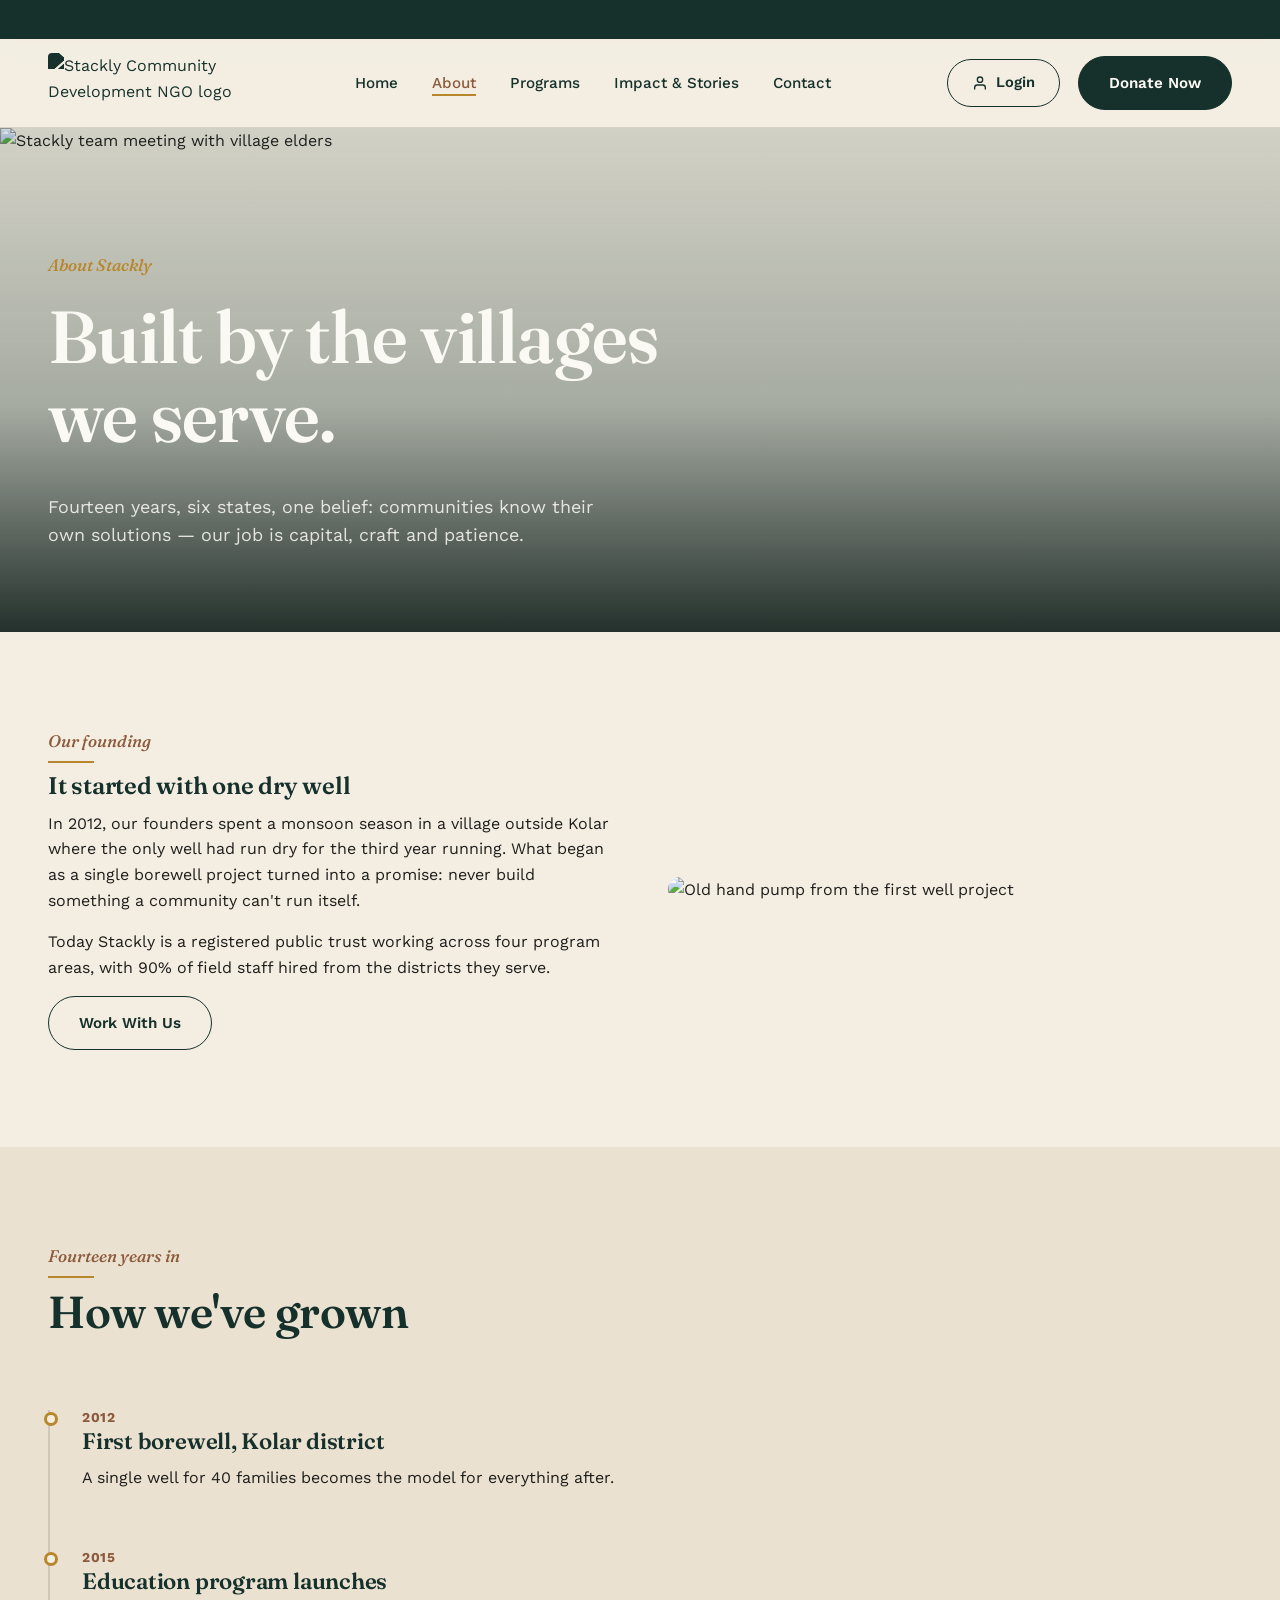
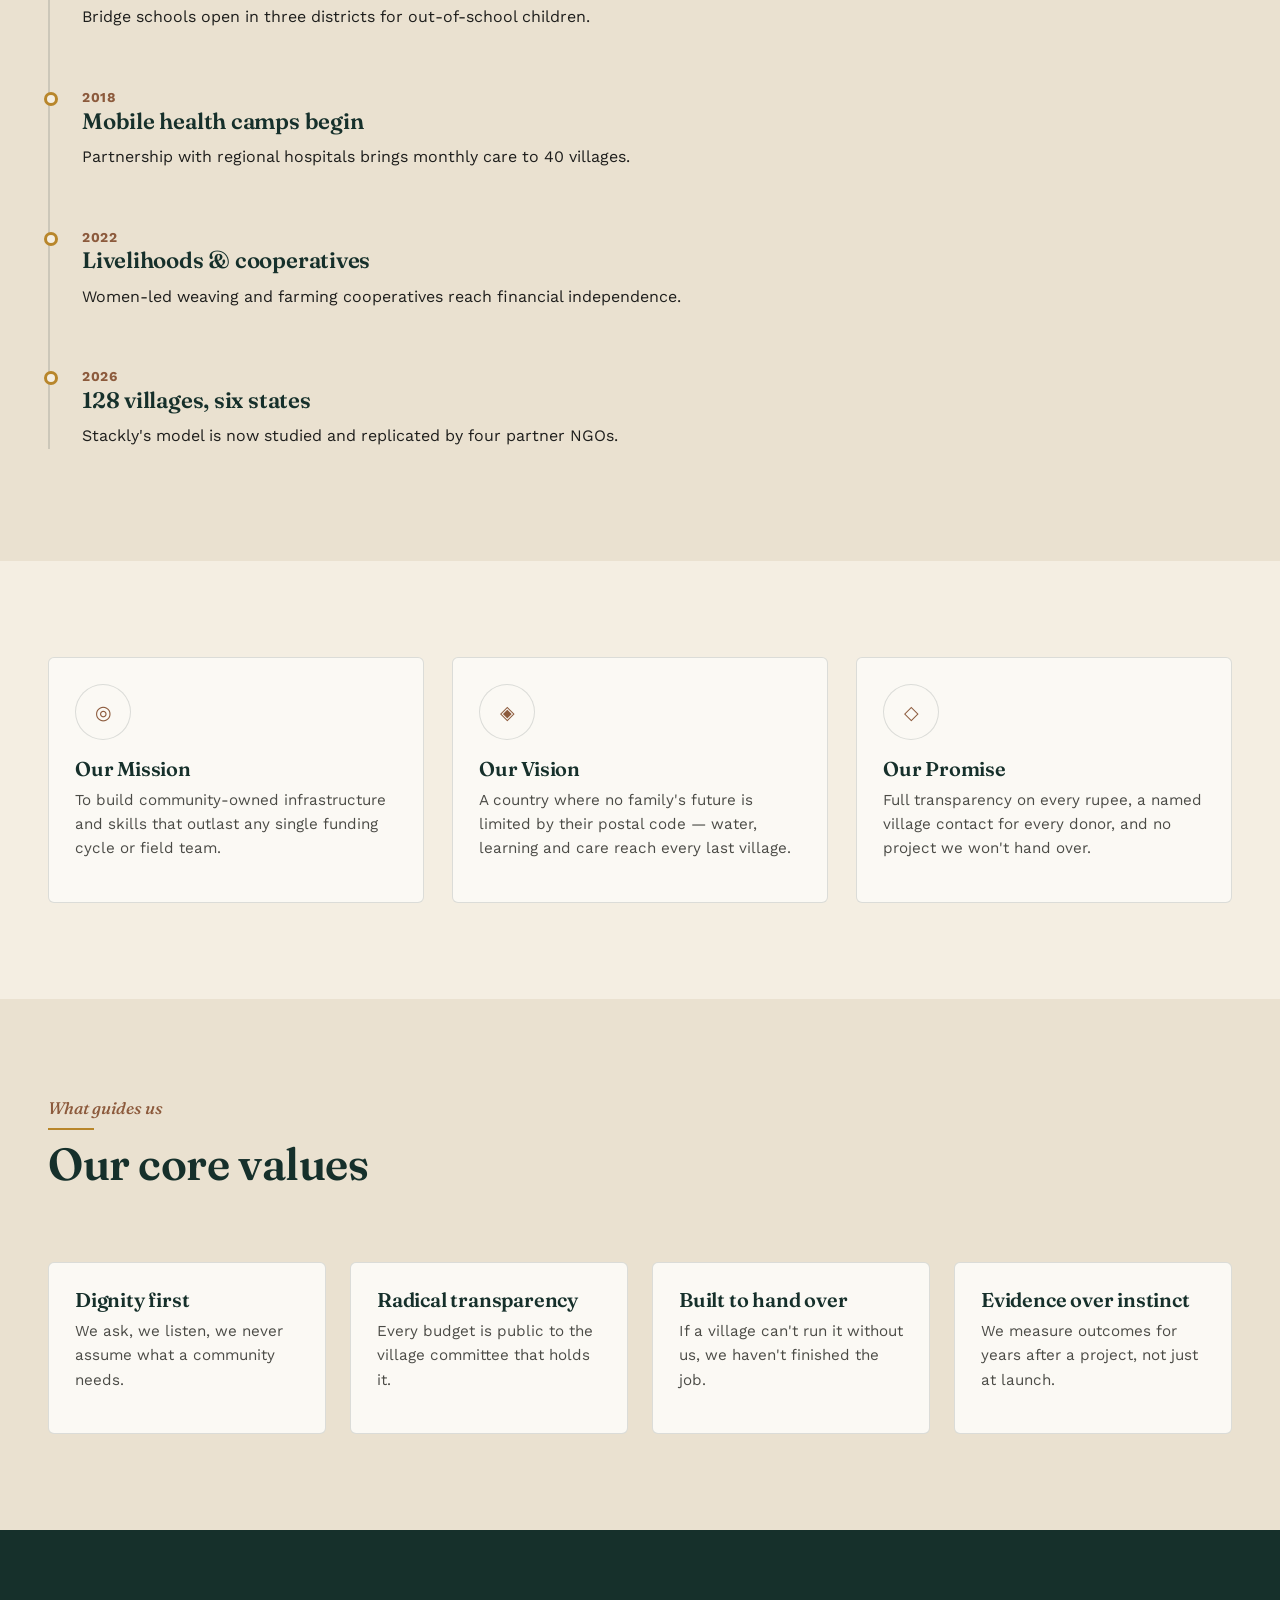
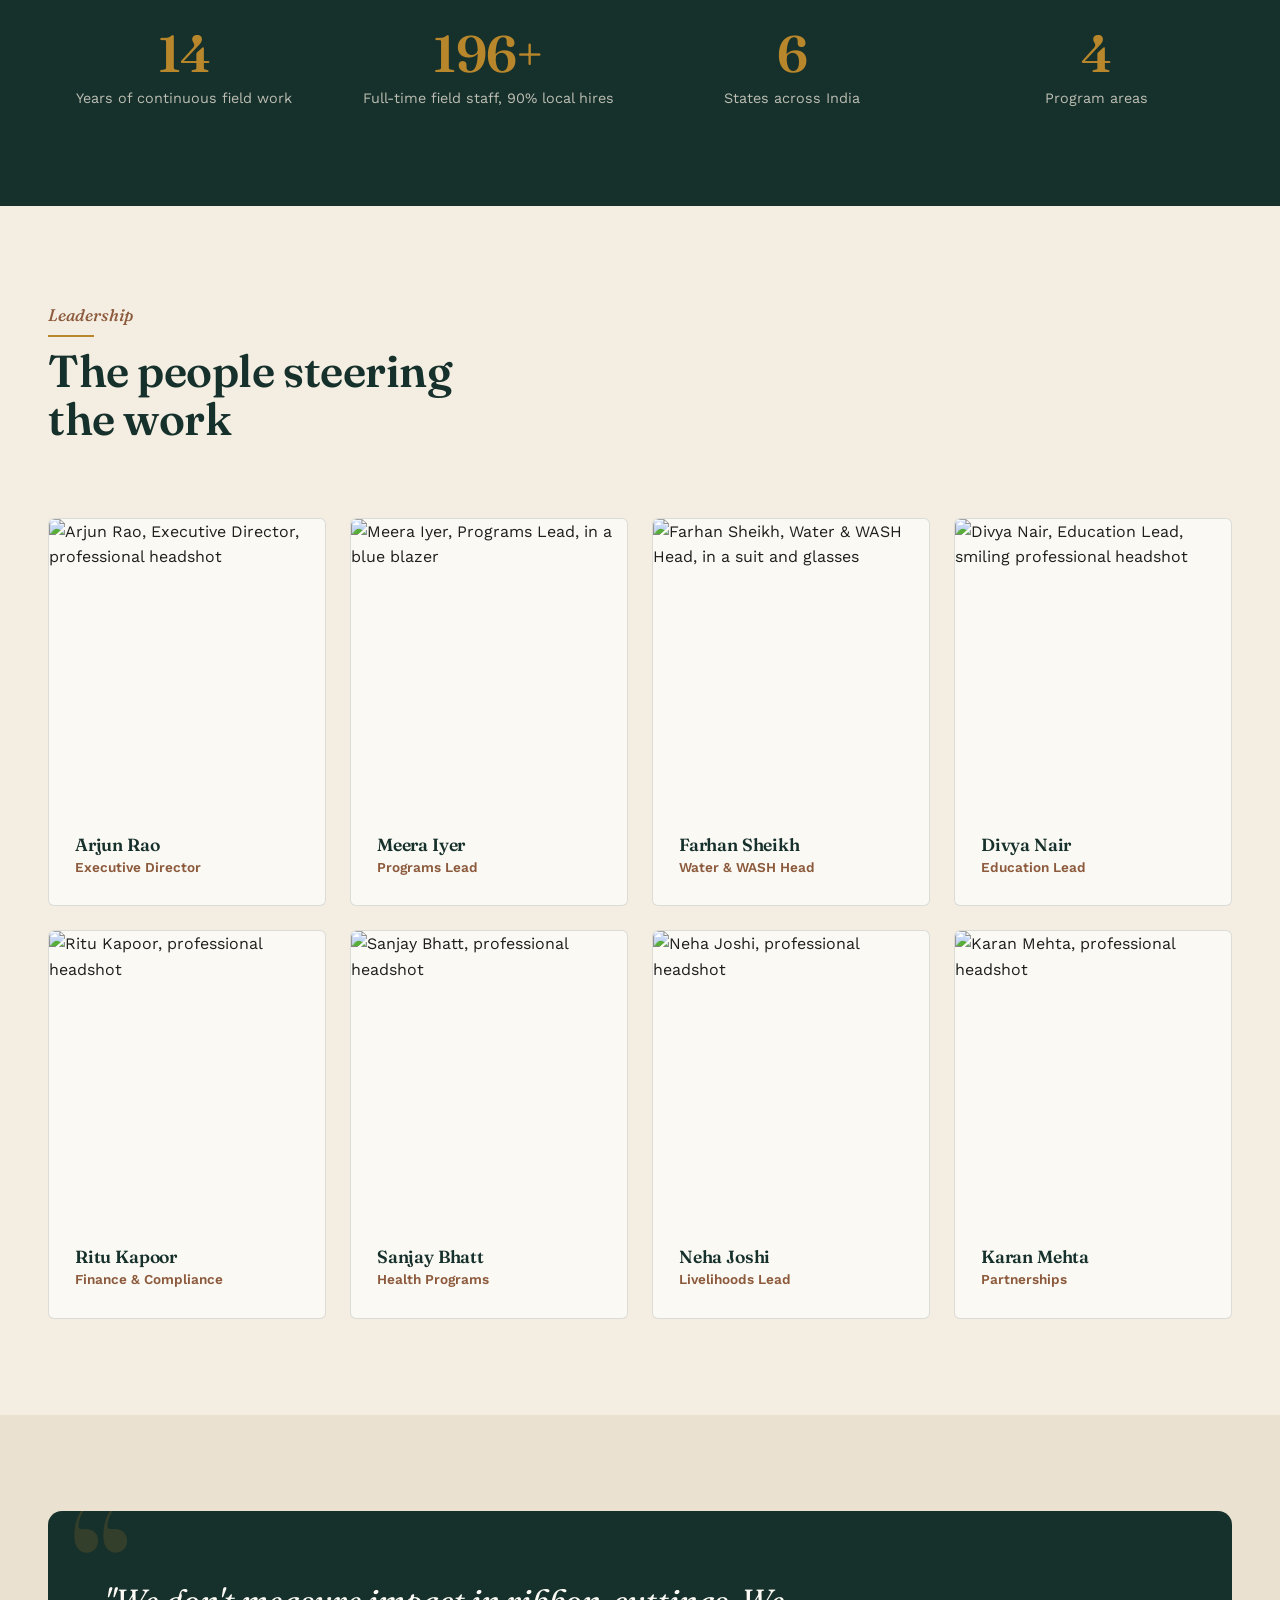
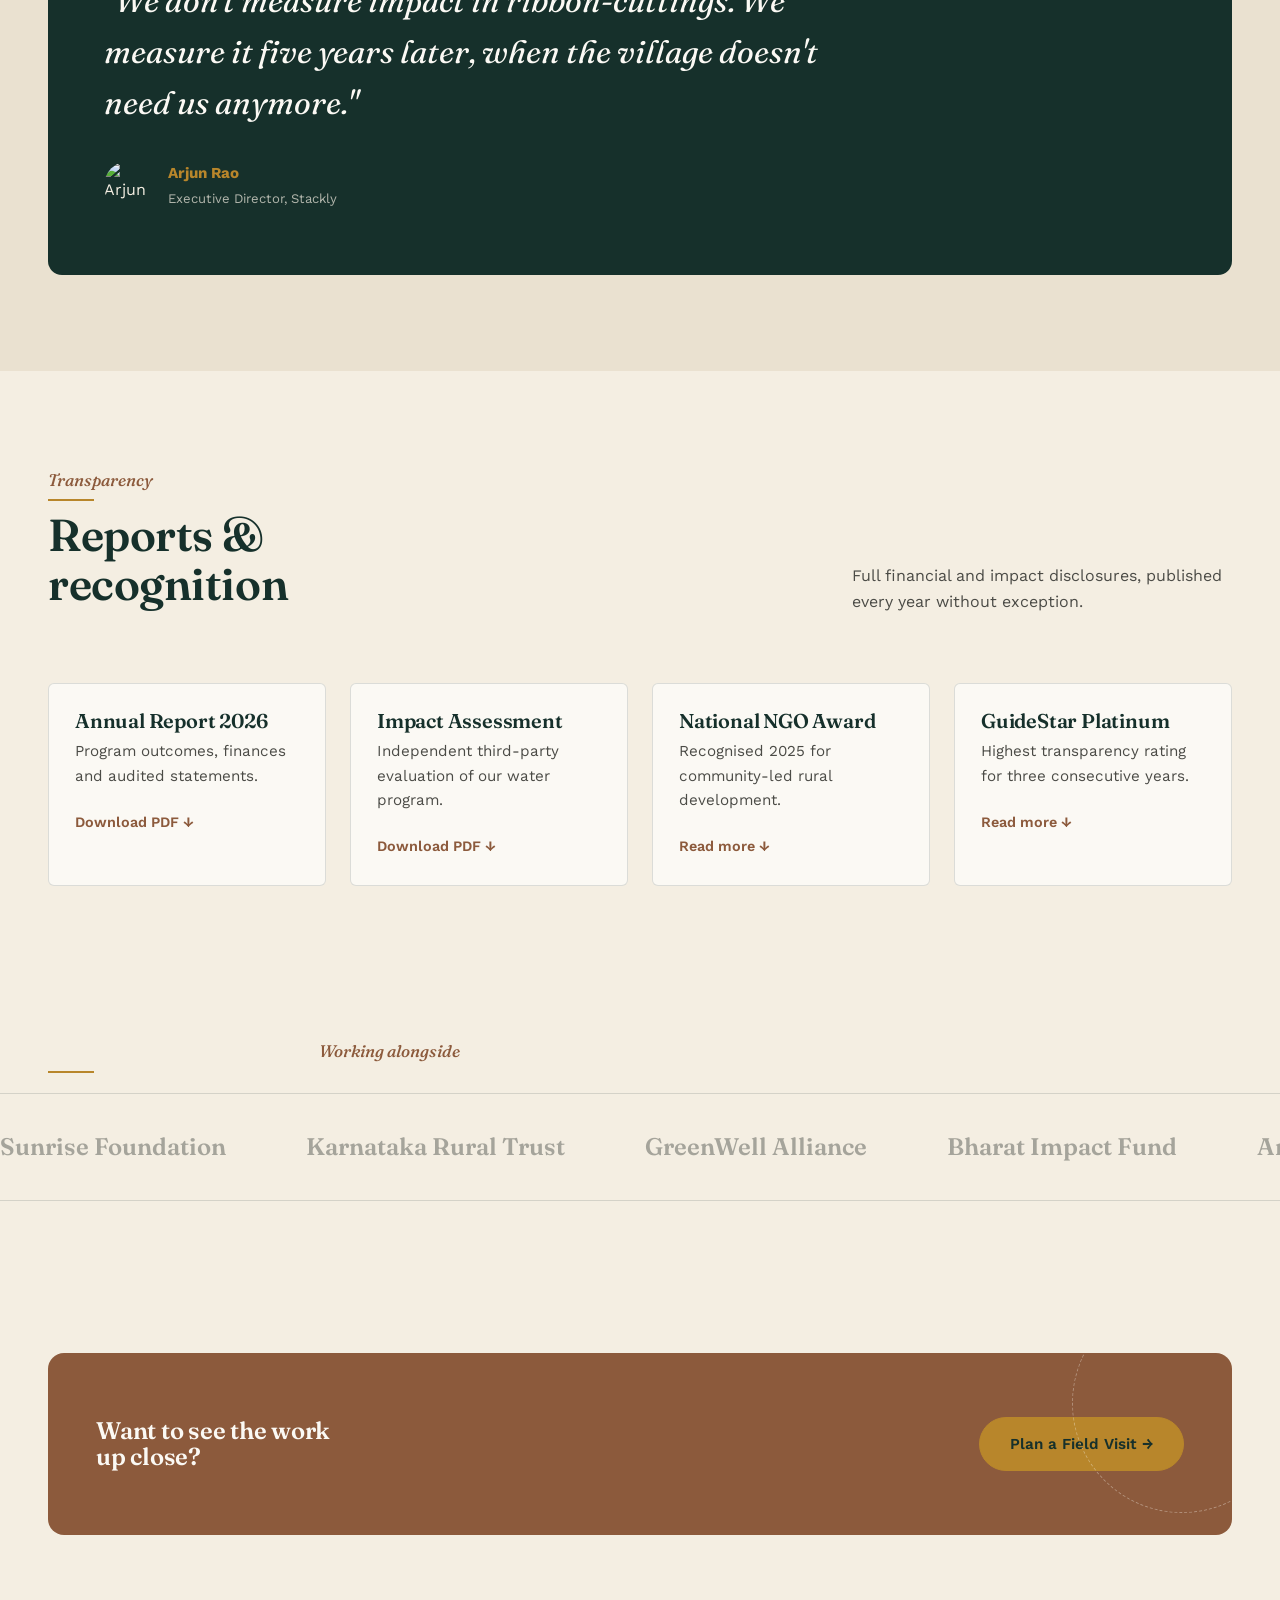
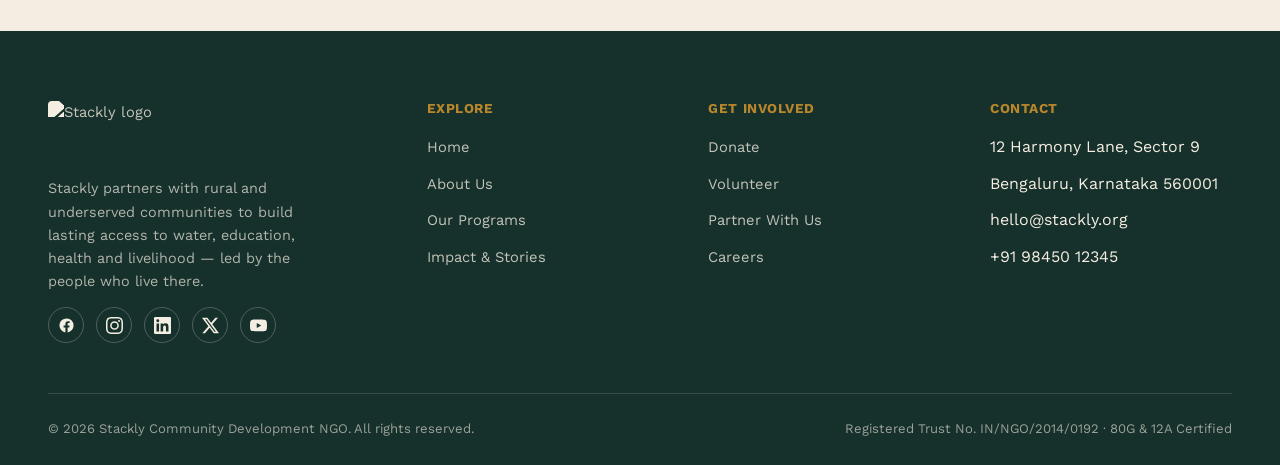
==== commit 7c0c0506: "update" ====
--- a/about.html
+++ b/about.html
@@ -49,7 +49,7 @@
 
   <!-- 1. HERO -->
   <section class="hero short" style="padding:0;">
-    <img class="hero-img" src="https://wsrv.nl/?url=https://picsum.photos/seed/stackly-about-hero/1280/711&output=webp&q=45&fit=cover" alt="Stackly team meeting with village elders">
+    <img class="hero-img" src="https://wsrv.nl/?url=images.unsplash.com/photo-1609252509229-364936a1d1a2%3Fw%3D2560&w=1280&h=711&fit=cover&output=webp&q=45" alt="Stackly team meeting with village elders">
     <div class="hero-scrim"></div>
     <div class="hero-content">
       <span class="eyebrow">About Stackly</span>
@@ -69,7 +69,7 @@
         <a href="contact.html" class="btn outline"><span>Work With Us</span></a>
       </div>
       <div class="float-frame">
-        <img src="https://wsrv.nl/?url=https://picsum.photos/seed/stackly-about-founding/720/880&output=webp&q=55&fit=cover" alt="Old photograph of the first well project" loading="lazy">
+        <img src="https://wsrv.nl/?url=images.unsplash.com/photo-1644469757549-a82b610882fb%3Fw%3D1440&w=720&h=880&fit=cover&output=webp&q=55" alt="Old hand pump from the first well project" loading="lazy">
       </div>
     </div>
   </section>
@@ -145,14 +145,14 @@
     <div class="wrap">
       <div class="sec-head reveal"><div><span class="eyebrow">Leadership</span><h2>The people steering the work</h2></div></div>
       <div class="grid-4">
-        <div class="card team-card reveal"><div class="cimg"><img src="https://wsrv.nl/?url=https://picsum.photos/seed/stackly-team1/500/500&output=webp&q=55&fit=cover" alt="Arjun Rao portrait" loading="lazy"></div><div class="cbody"><h3>Arjun Rao</h3><span>Executive Director</span></div></div>
-        <div class="card team-card reveal"><div class="cimg"><img src="https://wsrv.nl/?url=https://picsum.photos/seed/stackly-team2/500/500&output=webp&q=55&fit=cover" alt="Meera Iyer portrait" loading="lazy"></div><div class="cbody"><h3>Meera Iyer</h3><span>Programs Lead</span></div></div>
-        <div class="card team-card reveal"><div class="cimg"><img src="https://wsrv.nl/?url=https://picsum.photos/seed/stackly-team3/500/500&output=webp&q=55&fit=cover" alt="Farhan Sheikh portrait" loading="lazy"></div><div class="cbody"><h3>Farhan Sheikh</h3><span>Water &amp; WASH Head</span></div></div>
-        <div class="card team-card reveal"><div class="cimg"><img src="https://wsrv.nl/?url=https://picsum.photos/seed/stackly-team4/500/500&output=webp&q=55&fit=cover" alt="Divya Nair portrait" loading="lazy"></div><div class="cbody"><h3>Divya Nair</h3><span>Education Lead</span></div></div>
-        <div class="card team-card reveal"><div class="cimg"><img src="https://wsrv.nl/?url=https://picsum.photos/seed/stackly-team5/500/500&output=webp&q=55&fit=cover" alt="Ritu Kapoor portrait" loading="lazy"></div><div class="cbody"><h3>Ritu Kapoor</h3><span>Finance &amp; Compliance</span></div></div>
-        <div class="card team-card reveal"><div class="cimg"><img src="https://wsrv.nl/?url=https://picsum.photos/seed/stackly-team6/500/500&output=webp&q=55&fit=cover" alt="Sanjay Bhatt portrait" loading="lazy"></div><div class="cbody"><h3>Sanjay Bhatt</h3><span>Health Programs</span></div></div>
-        <div class="card team-card reveal"><div class="cimg"><img src="https://wsrv.nl/?url=https://picsum.photos/seed/stackly-team7/500/500&output=webp&q=55&fit=cover" alt="Neha Joshi portrait" loading="lazy"></div><div class="cbody"><h3>Neha Joshi</h3><span>Livelihoods Lead</span></div></div>
-        <div class="card team-card reveal"><div class="cimg"><img src="https://wsrv.nl/?url=https://picsum.photos/seed/stackly-team8/500/500&output=webp&q=55&fit=cover" alt="Karan Mehta portrait" loading="lazy"></div><div class="cbody"><h3>Karan Mehta</h3><span>Partnerships</span></div></div>
+        <div class="card team-card reveal"><div class="cimg"><img src="https://wsrv.nl/?url=images.unsplash.com/photo-1560250097-0b93528c311a%3Fw%3D1000&w=500&h=500&fit=cover&output=webp&q=55&a=top" alt="Arjun Rao, Executive Director, professional headshot" loading="lazy"></div><div class="cbody"><h3>Arjun Rao</h3><span>Executive Director</span></div></div>
+        <div class="card team-card reveal"><div class="cimg"><img src="https://wsrv.nl/?url=images.unsplash.com/photo-1701096374092-bb70915fdc5c%3Fw%3D1000&w=500&h=500&fit=cover&output=webp&q=55&a=top" alt="Meera Iyer, Programs Lead, in a blue blazer" loading="lazy"></div><div class="cbody"><h3>Meera Iyer</h3><span>Programs Lead</span></div></div>
+        <div class="card team-card reveal"><div class="cimg"><img src="https://wsrv.nl/?url=images.unsplash.com/photo-1642257859842-c95f9fa8121d%3Fw%3D1000&w=500&h=500&fit=cover&output=webp&q=55&a=top" alt="Farhan Sheikh, Water &amp; WASH Head, in a suit and glasses" loading="lazy"></div><div class="cbody"><h3>Farhan Sheikh</h3><span>Water &amp; WASH Head</span></div></div>
+        <div class="card team-card reveal"><div class="cimg"><img src="https://wsrv.nl/?url=images.unsplash.com/photo-1607990283143-e81e7a2c9349%3Fw%3D1000&w=500&h=500&fit=cover&output=webp&q=55&a=top" alt="Divya Nair, Education Lead, smiling professional headshot" loading="lazy"></div><div class="cbody"><h3>Divya Nair</h3><span>Education Lead</span></div></div>
+        <div class="card team-card reveal"><div class="cimg"><img src="https://wsrv.nl/?url=images.unsplash.com/photo-1615349719958-8e6381dd2f3e%3Fw%3D1000&w=500&h=500&fit=cover&output=webp&q=55&a=top" alt="Ritu Kapoor, professional headshot" loading="lazy"></div><div class="cbody"><h3>Ritu Kapoor</h3><span>Finance &amp; Compliance</span></div></div>
+        <div class="card team-card reveal"><div class="cimg"><img src="https://wsrv.nl/?url=images.unsplash.com/photo-1600878459138-e1123b37cb30%3Fw%3D1000&w=500&h=500&fit=cover&output=webp&q=55&a=top" alt="Sanjay Bhatt, professional headshot" loading="lazy"></div><div class="cbody"><h3>Sanjay Bhatt</h3><span>Health Programs</span></div></div>
+        <div class="card team-card reveal"><div class="cimg"><img src="https://wsrv.nl/?url=images.unsplash.com/photo-1609436132311-e4b0c9370469%3Fw%3D1000&w=500&h=500&fit=cover&output=webp&q=55&a=top" alt="Neha Joshi, professional headshot" loading="lazy"></div><div class="cbody"><h3>Neha Joshi</h3><span>Livelihoods Lead</span></div></div>
+        <div class="card team-card reveal"><div class="cimg"><img src="https://wsrv.nl/?url=images.unsplash.com/photo-1652471943570-f3590a4e52ed%3Fw%3D1000&w=500&h=500&fit=cover&output=webp&q=55&a=top" alt="Karan Mehta, professional headshot" loading="lazy"></div><div class="cbody"><h3>Karan Mehta</h3><span>Partnerships</span></div></div>
       </div>
     </div>
   </section>
@@ -163,7 +163,7 @@
       <div class="quote-block">
         <p class="quote">"We don't measure impact in ribbon-cuttings. We measure it five years later, when the village doesn't need us anymore."</p>
         <div class="quote-who">
-          <img src="https://wsrv.nl/?url=https://picsum.photos/seed/stackly-arjun/120/120&output=webp&q=55&fit=cover" alt="Arjun Rao">
+          <img src="https://wsrv.nl/?url=images.unsplash.com/photo-1560250097-0b93528c311a%3Fw%3D240&w=120&h=120&fit=cover&output=webp&q=55&a=top" alt="Arjun Rao">
           <div><b>Arjun Rao</b><span>Executive Director, Stackly</span></div>
         </div>
       </div>
@@ -210,14 +210,14 @@
     <div class="wrap">
       <div class="foot-grid">
         <div class="foot-brand">
-          <img src="https://wsrv.nl/?url=https://snabsolutions.in/wp-content/uploads/2026/02/stackly-snab-solutions.png&w=280&output=webp&q=85&fit=cover" alt="Stackly logo" width="140" height="42">
+        <a href="index.html"> <img src="https://wsrv.nl/?url=https://snabsolutions.in/wp-content/uploads/2026/02/stackly-snab-solutions.png&w=280&output=webp&q=85&fit=cover" alt="Stackly logo" width="140" height="42"></a> 
           <p>Stackly partners with rural and underserved communities to build lasting access to water, education, health and livelihood — led by the people who live there.</p>
           <div class="social">
-            <a href="https://www.facebook.com/" target="_blank" rel="noopener noreferrer" aria-label="Facebook"><svg viewBox="0 0 24 24" width="17" height="17" fill="currentColor" aria-hidden="true"><path d="M22 12a10 10 0 1 0-11.56 9.88v-6.99H7.9V12h2.54V9.8c0-2.5 1.49-3.89 3.78-3.89 1.09 0 2.24.2 2.24.2v2.46h-1.26c-1.24 0-1.63.77-1.63 1.56V12h2.78l-.44 2.89h-2.34v6.99A10 10 0 0 0 22 12z"/></svg></a>
-            <a href="https://www.instagram.com/" target="_blank" rel="noopener noreferrer" aria-label="Instagram"><svg viewBox="0 0 24 24" width="17" height="17" fill="currentColor" aria-hidden="true"><path d="M12 2.16c3.2 0 3.58.01 4.85.07 3.25.15 4.77 1.69 4.92 4.92.06 1.27.07 1.65.07 4.85s-.01 3.58-.07 4.85c-.15 3.23-1.66 4.77-4.92 4.92-1.27.06-1.64.07-4.85.07s-3.58-.01-4.85-.07c-3.26-.15-4.77-1.7-4.92-4.92C2.17 15.58 2.16 15.2 2.16 12s.01-3.58.07-4.85C2.38 3.92 3.9 2.38 7.15 2.23 8.42 2.17 8.8 2.16 12 2.16zM12 0C8.74 0 8.33.01 7.05.07 2.7.27.27 2.69.07 7.05.01 8.33 0 8.74 0 12s.01 3.67.07 4.95c.2 4.36 2.62 6.78 6.98 6.98C8.33 23.99 8.74 24 12 24s3.67-.01 4.95-.07c4.35-.2 6.78-2.62 6.98-6.98.06-1.28.07-1.69.07-4.95s-.01-3.67-.07-4.95C23.73 2.7 21.31.27 16.95.07 15.67.01 15.26 0 12 0zm0 5.84a6.16 6.16 0 1 0 0 12.32 6.16 6.16 0 0 0 0-12.32zM12 16a4 4 0 1 1 0-8 4 4 0 0 1 0 8zm6.4-11.85a1.44 1.44 0 1 0 0 2.88 1.44 1.44 0 0 0 0-2.88z"/></svg></a>
-            <a href="https://www.linkedin.com/" target="_blank" rel="noopener noreferrer" aria-label="LinkedIn"><svg viewBox="0 0 24 24" width="17" height="17" fill="currentColor" aria-hidden="true"><path d="M20.45 20.45h-3.56v-5.57c0-1.33-.03-3.04-1.85-3.04-1.85 0-2.14 1.45-2.14 2.94v5.67H9.35V9h3.41v1.56h.05c.48-.9 1.64-1.85 3.37-1.85 3.6 0 4.27 2.37 4.27 5.46v6.28zM5.34 7.43a2.06 2.06 0 1 1 0-4.13 2.06 2.06 0 0 1 0 4.13zM7.12 20.45H3.56V9h3.56v11.45zM22.22 0H1.77C.79 0 0 .77 0 1.73v20.54C0 23.23.79 24 1.77 24h20.45c.98 0 1.78-.77 1.78-1.73V1.73C24 .77 23.2 0 22.22 0z"/></svg></a>
-            <a href="https://x.com/" target="_blank" rel="noopener noreferrer" aria-label="X (Twitter)"><svg viewBox="0 0 24 24" width="17" height="17" fill="currentColor" aria-hidden="true"><path d="M18.9 1.15h3.68l-8.04 9.19L24 22.85h-7.4l-5.8-7.58-6.63 7.58H.49l8.6-9.83L0 1.15h7.59l5.24 6.93 6.07-6.93zm-1.29 19.5h2.04L6.48 3.24H4.3l13.31 17.41z"/></svg></a>
-            <a href="https://www.youtube.com/" target="_blank" rel="noopener noreferrer" aria-label="YouTube"><svg viewBox="0 0 24 24" width="17" height="17" fill="currentColor" aria-hidden="true"><path d="M23.5 6.2a3 3 0 0 0-2.1-2.12C19.5 3.55 12 3.55 12 3.55s-7.5 0-9.4.53A3 3 0 0 0 .5 6.2C0 8.1 0 12 0 12s0 3.9.5 5.8a3 3 0 0 0 2.1 2.12c1.9.53 9.4.53 9.4.53s7.5 0 9.4-.53a3 3 0 0 0 2.1-2.12C24 15.9 24 12 24 12s0-3.9-.5-5.8zM9.55 15.57V8.43L15.82 12l-6.27 3.57z"/></svg></a>
+            <a href="404.html" target="_blank" rel="noopener noreferrer" aria-label="Facebook"><svg viewBox="0 0 24 24" width="17" height="17" fill="currentColor" aria-hidden="true"><path d="M22 12a10 10 0 1 0-11.56 9.88v-6.99H7.9V12h2.54V9.8c0-2.5 1.49-3.89 3.78-3.89 1.09 0 2.24.2 2.24.2v2.46h-1.26c-1.24 0-1.63.77-1.63 1.56V12h2.78l-.44 2.89h-2.34v6.99A10 10 0 0 0 22 12z"/></svg></a>
+            <a href="404.html" target="_blank" rel="noopener noreferrer" aria-label="Instagram"><svg viewBox="0 0 24 24" width="17" height="17" fill="currentColor" aria-hidden="true"><path d="M12 2.16c3.2 0 3.58.01 4.85.07 3.25.15 4.77 1.69 4.92 4.92.06 1.27.07 1.65.07 4.85s-.01 3.58-.07 4.85c-.15 3.23-1.66 4.77-4.92 4.92-1.27.06-1.64.07-4.85.07s-3.58-.01-4.85-.07c-3.26-.15-4.77-1.7-4.92-4.92C2.17 15.58 2.16 15.2 2.16 12s.01-3.58.07-4.85C2.38 3.92 3.9 2.38 7.15 2.23 8.42 2.17 8.8 2.16 12 2.16zM12 0C8.74 0 8.33.01 7.05.07 2.7.27.27 2.69.07 7.05.01 8.33 0 8.74 0 12s.01 3.67.07 4.95c.2 4.36 2.62 6.78 6.98 6.98C8.33 23.99 8.74 24 12 24s3.67-.01 4.95-.07c4.35-.2 6.78-2.62 6.98-6.98.06-1.28.07-1.69.07-4.95s-.01-3.67-.07-4.95C23.73 2.7 21.31.27 16.95.07 15.67.01 15.26 0 12 0zm0 5.84a6.16 6.16 0 1 0 0 12.32 6.16 6.16 0 0 0 0-12.32zM12 16a4 4 0 1 1 0-8 4 4 0 0 1 0 8zm6.4-11.85a1.44 1.44 0 1 0 0 2.88 1.44 1.44 0 0 0 0-2.88z"/></svg></a>
+            <a href="404.html" target="_blank" rel="noopener noreferrer" aria-label="LinkedIn"><svg viewBox="0 0 24 24" width="17" height="17" fill="currentColor" aria-hidden="true"><path d="M20.45 20.45h-3.56v-5.57c0-1.33-.03-3.04-1.85-3.04-1.85 0-2.14 1.45-2.14 2.94v5.67H9.35V9h3.41v1.56h.05c.48-.9 1.64-1.85 3.37-1.85 3.6 0 4.27 2.37 4.27 5.46v6.28zM5.34 7.43a2.06 2.06 0 1 1 0-4.13 2.06 2.06 0 0 1 0 4.13zM7.12 20.45H3.56V9h3.56v11.45zM22.22 0H1.77C.79 0 0 .77 0 1.73v20.54C0 23.23.79 24 1.77 24h20.45c.98 0 1.78-.77 1.78-1.73V1.73C24 .77 23.2 0 22.22 0z"/></svg></a>
+            <a href="404.html" target="_blank" rel="noopener noreferrer" aria-label="X (Twitter)"><svg viewBox="0 0 24 24" width="17" height="17" fill="currentColor" aria-hidden="true"><path d="M18.9 1.15h3.68l-8.04 9.19L24 22.85h-7.4l-5.8-7.58-6.63 7.58H.49l8.6-9.83L0 1.15h7.59l5.24 6.93 6.07-6.93zm-1.29 19.5h2.04L6.48 3.24H4.3l13.31 17.41z"/></svg></a>
+            <a href="404.html" target="_blank" rel="noopener noreferrer" aria-label="YouTube"><svg viewBox="0 0 24 24" width="17" height="17" fill="currentColor" aria-hidden="true"><path d="M23.5 6.2a3 3 0 0 0-2.1-2.12C19.5 3.55 12 3.55 12 3.55s-7.5 0-9.4.53A3 3 0 0 0 .5 6.2C0 8.1 0 12 0 12s0 3.9.5 5.8a3 3 0 0 0 2.1 2.12c1.9.53 9.4.53 9.4.53s7.5 0 9.4-.53a3 3 0 0 0 2.1-2.12C24 15.9 24 12 24 12s0-3.9-.5-5.8zM9.55 15.57V8.43L15.82 12l-6.27 3.57z"/></svg></a>
           </div>
         </div>
         <div><h4>Explore</h4><ul>
--- a/style.css
+++ b/style.css
@@ -133,7 +133,7 @@
   padding:14px 28px;max-width:var(--maxw);margin:0 auto;
 }
 .brand{display:flex;align-items:center;gap:12px;}
-.brand img{height:44px;width:auto;border-radius:4px;}
+.brand img{height:60px;width:auto;border-radius:4px;}
 .navlinks{display:flex;gap:34px;list-style:none;margin:0;padding:0;}
 .navlinks a{
   font-weight:500;font-size:.95rem;color:var(--pine);
@@ -672,4 +672,4 @@
 .foot-brand img{height:45px;display:block;}
 
 /* footer logo: fixed 45px height, natural width */
-footer.site .foot-brand img{height:50px!important;width:auto!important;max-width:100%;}+footer.site .foot-brand img{height:60px!important;width:auto!important;max-width:100%;}
